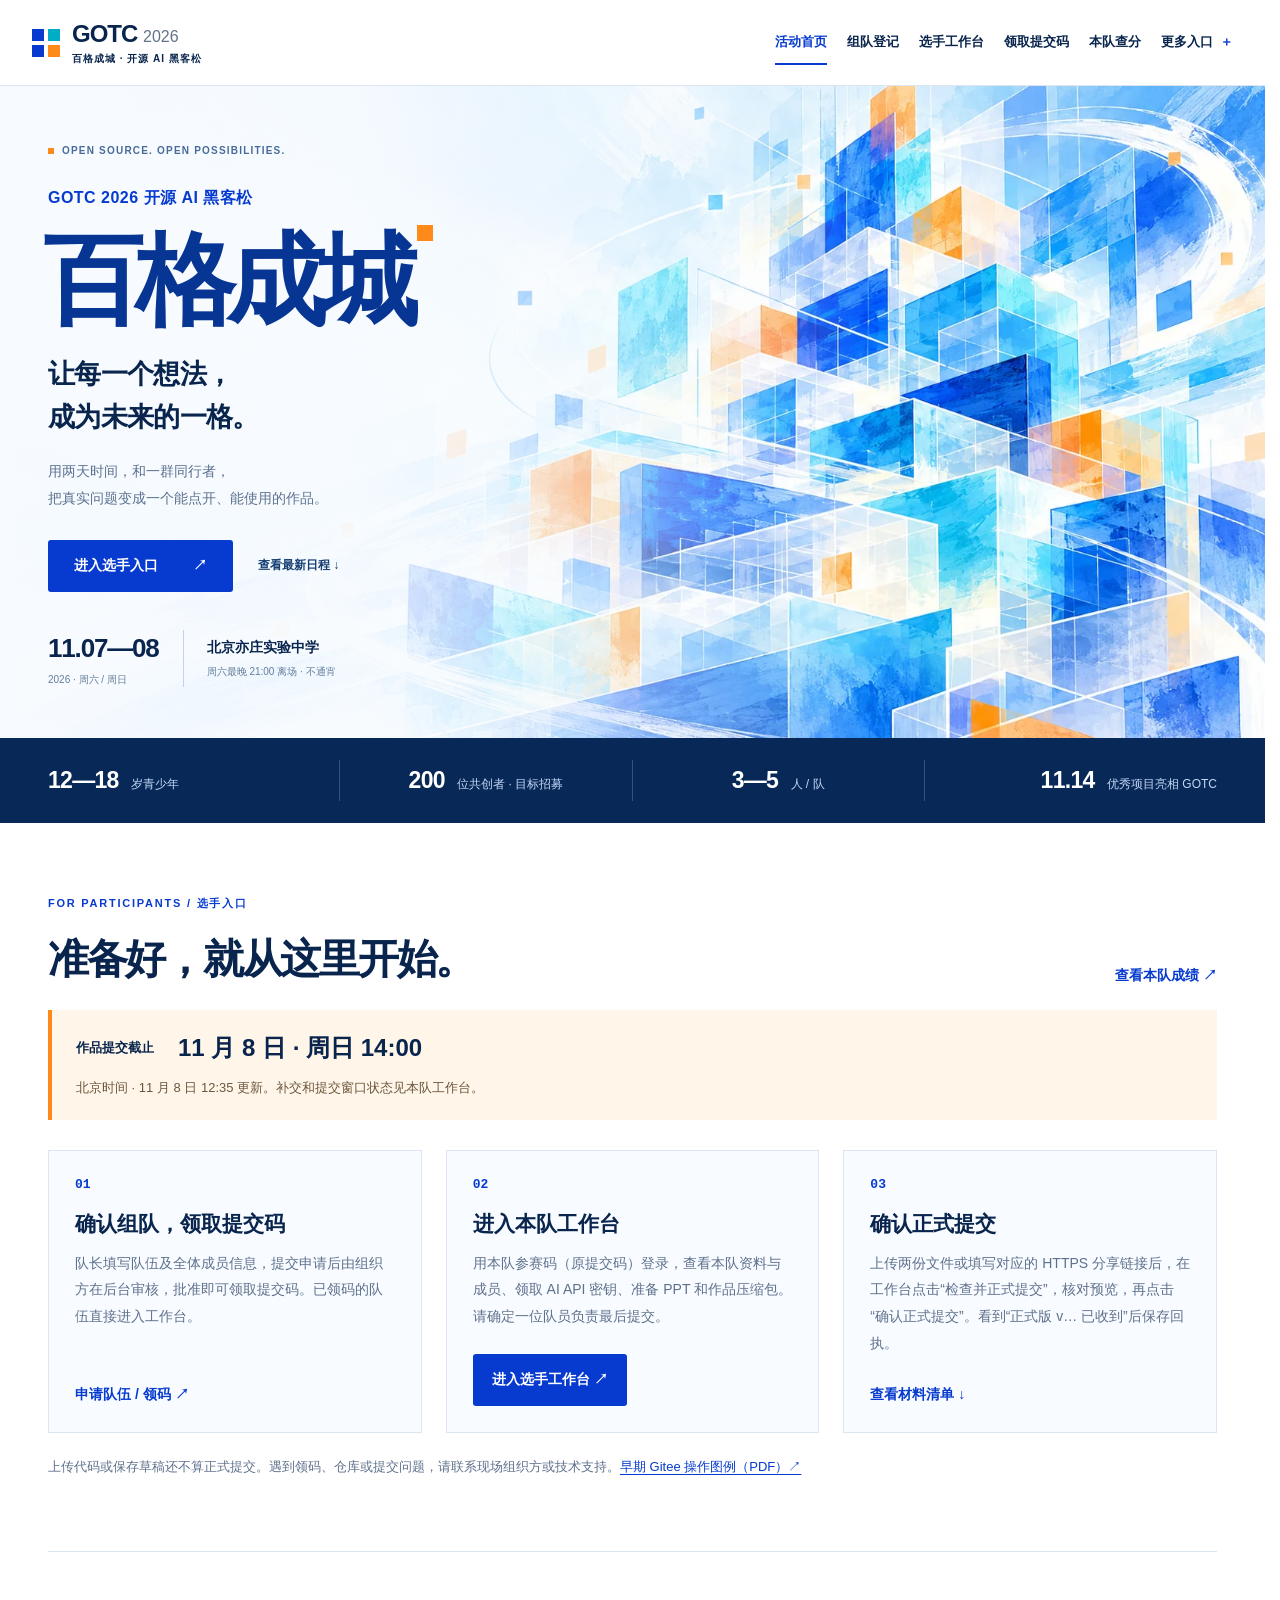
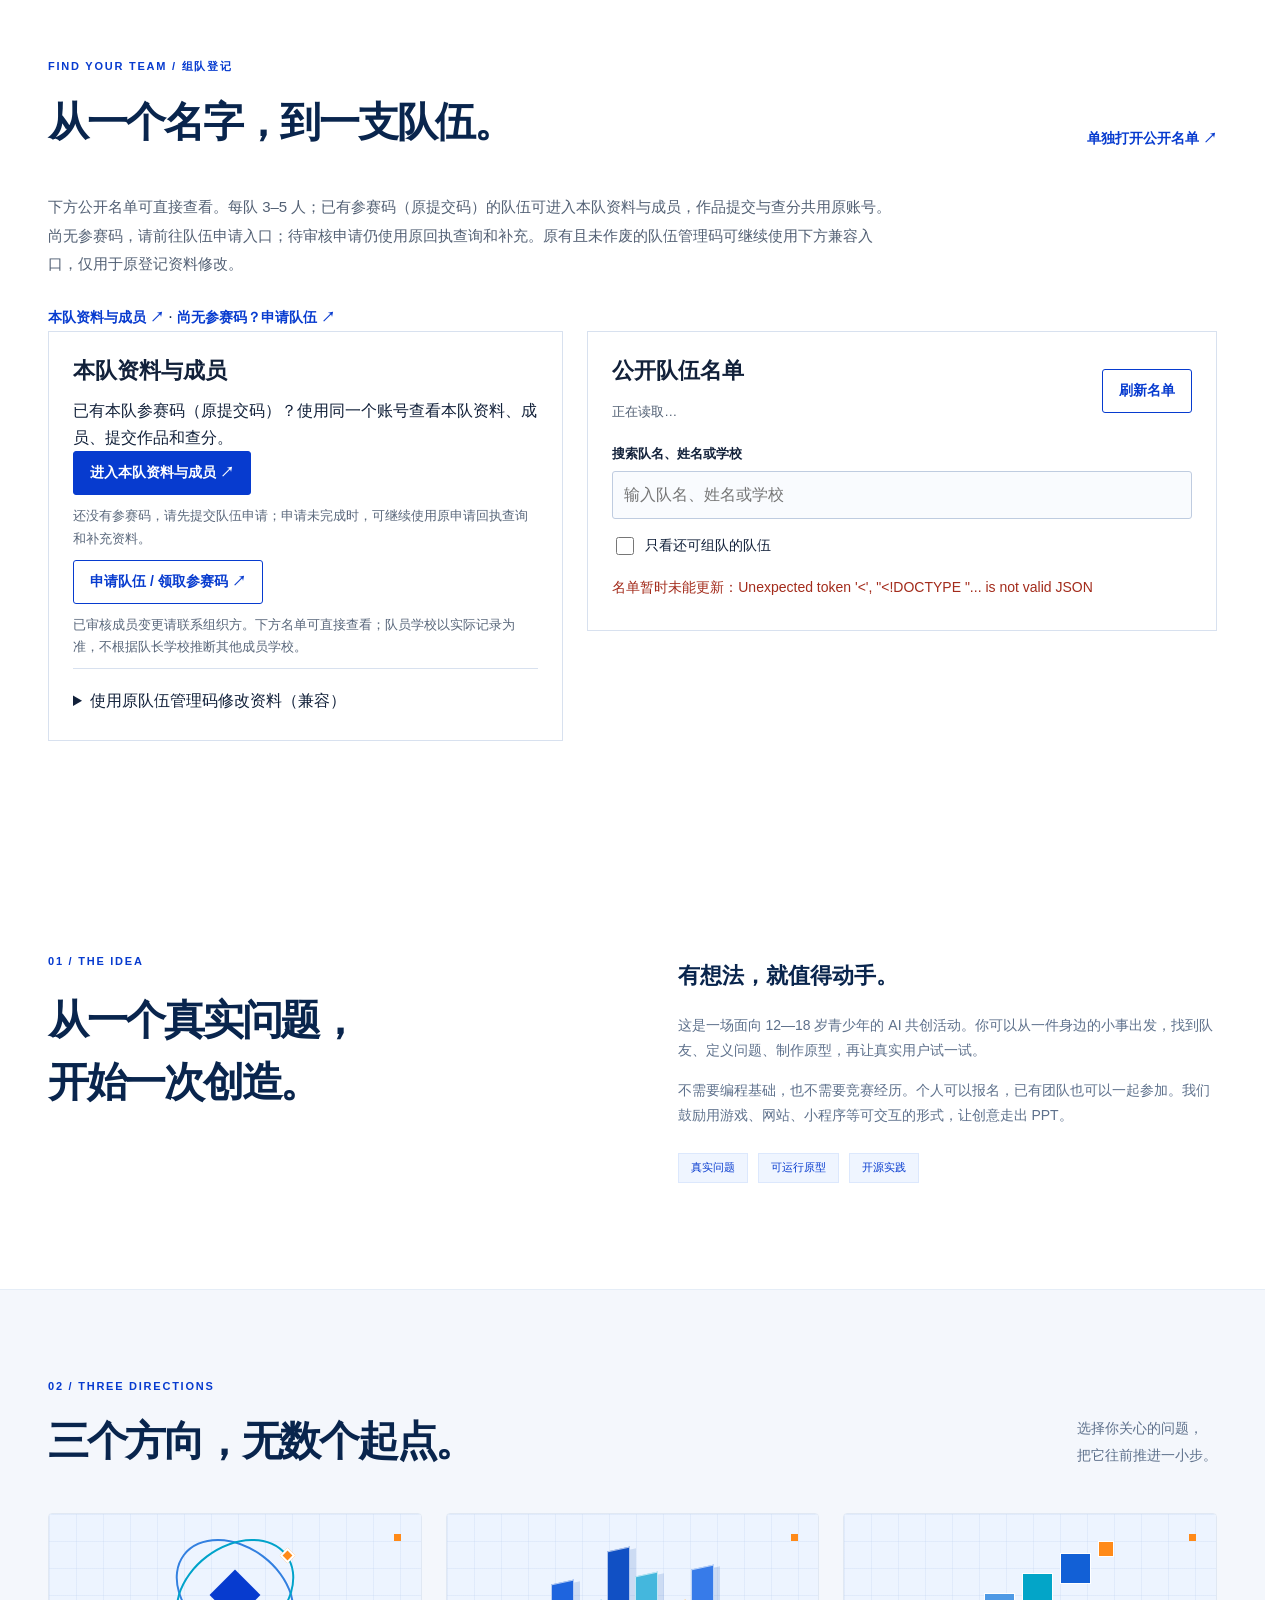
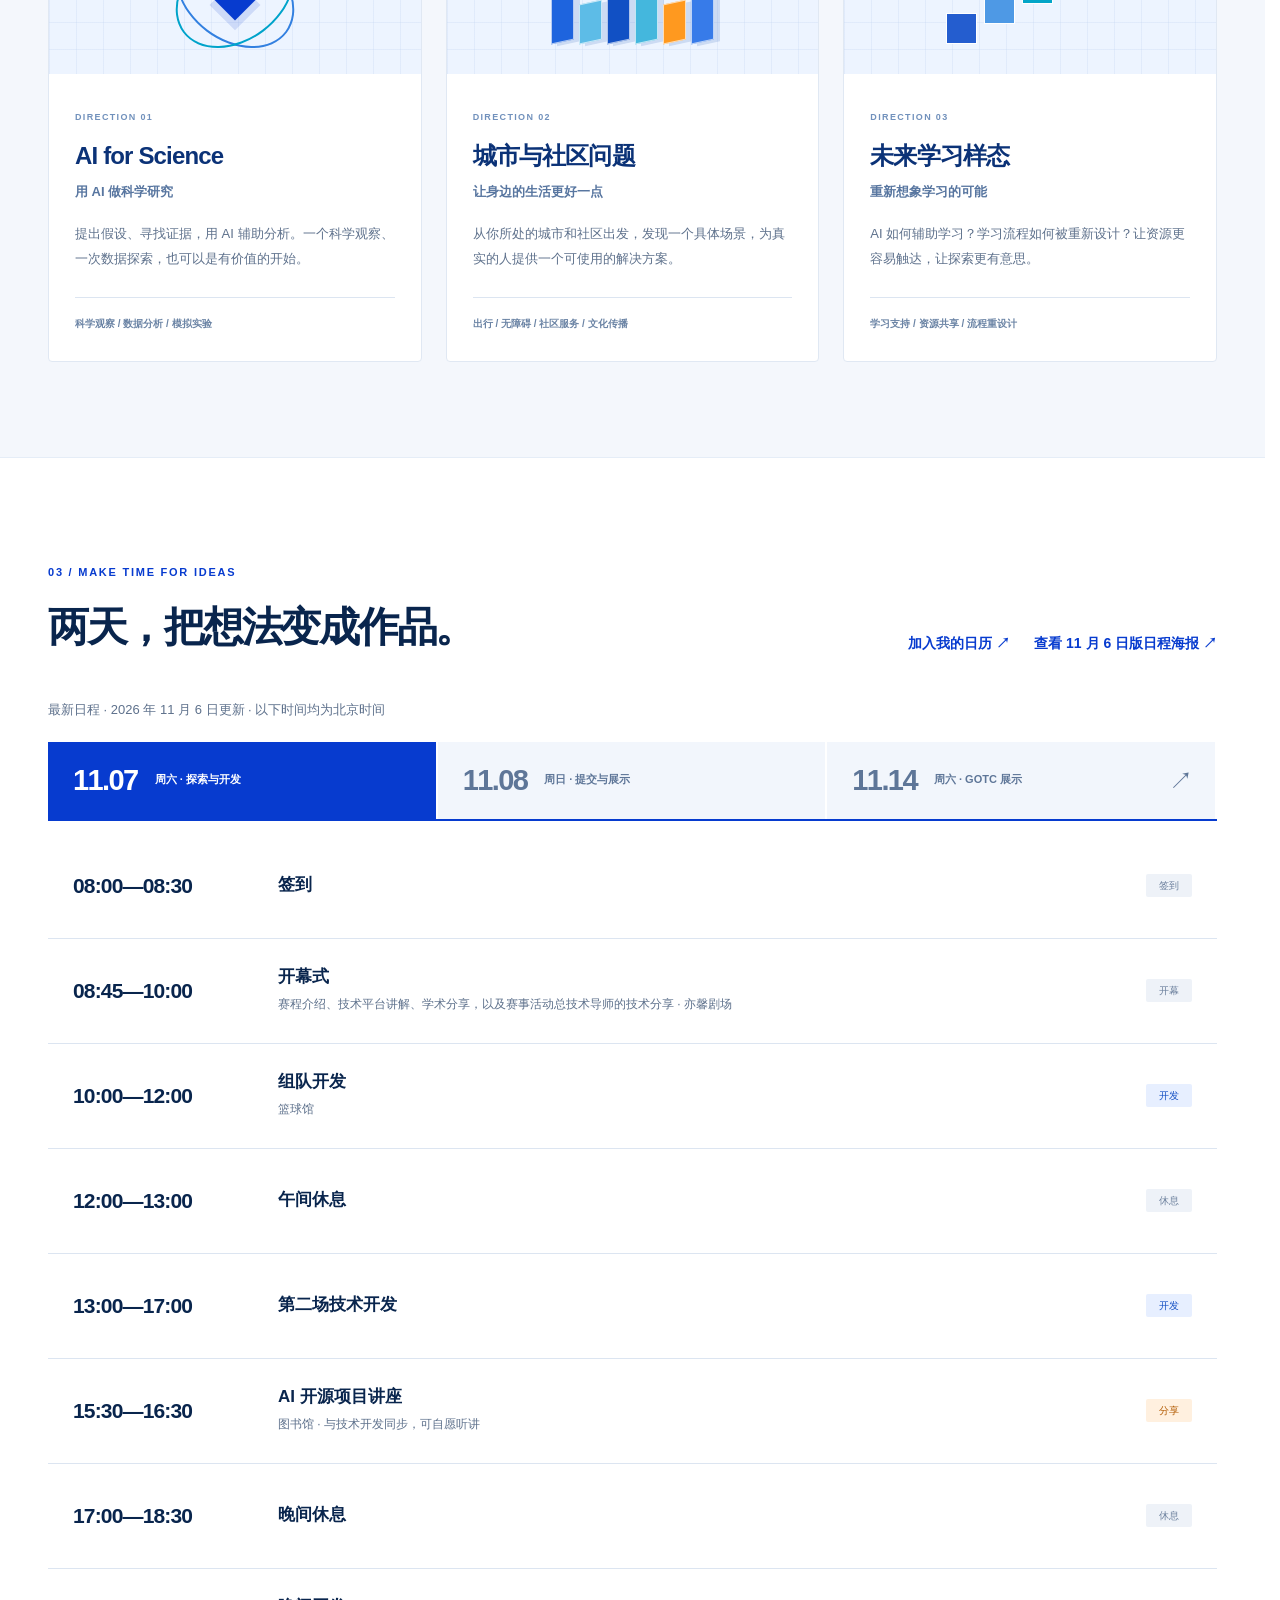
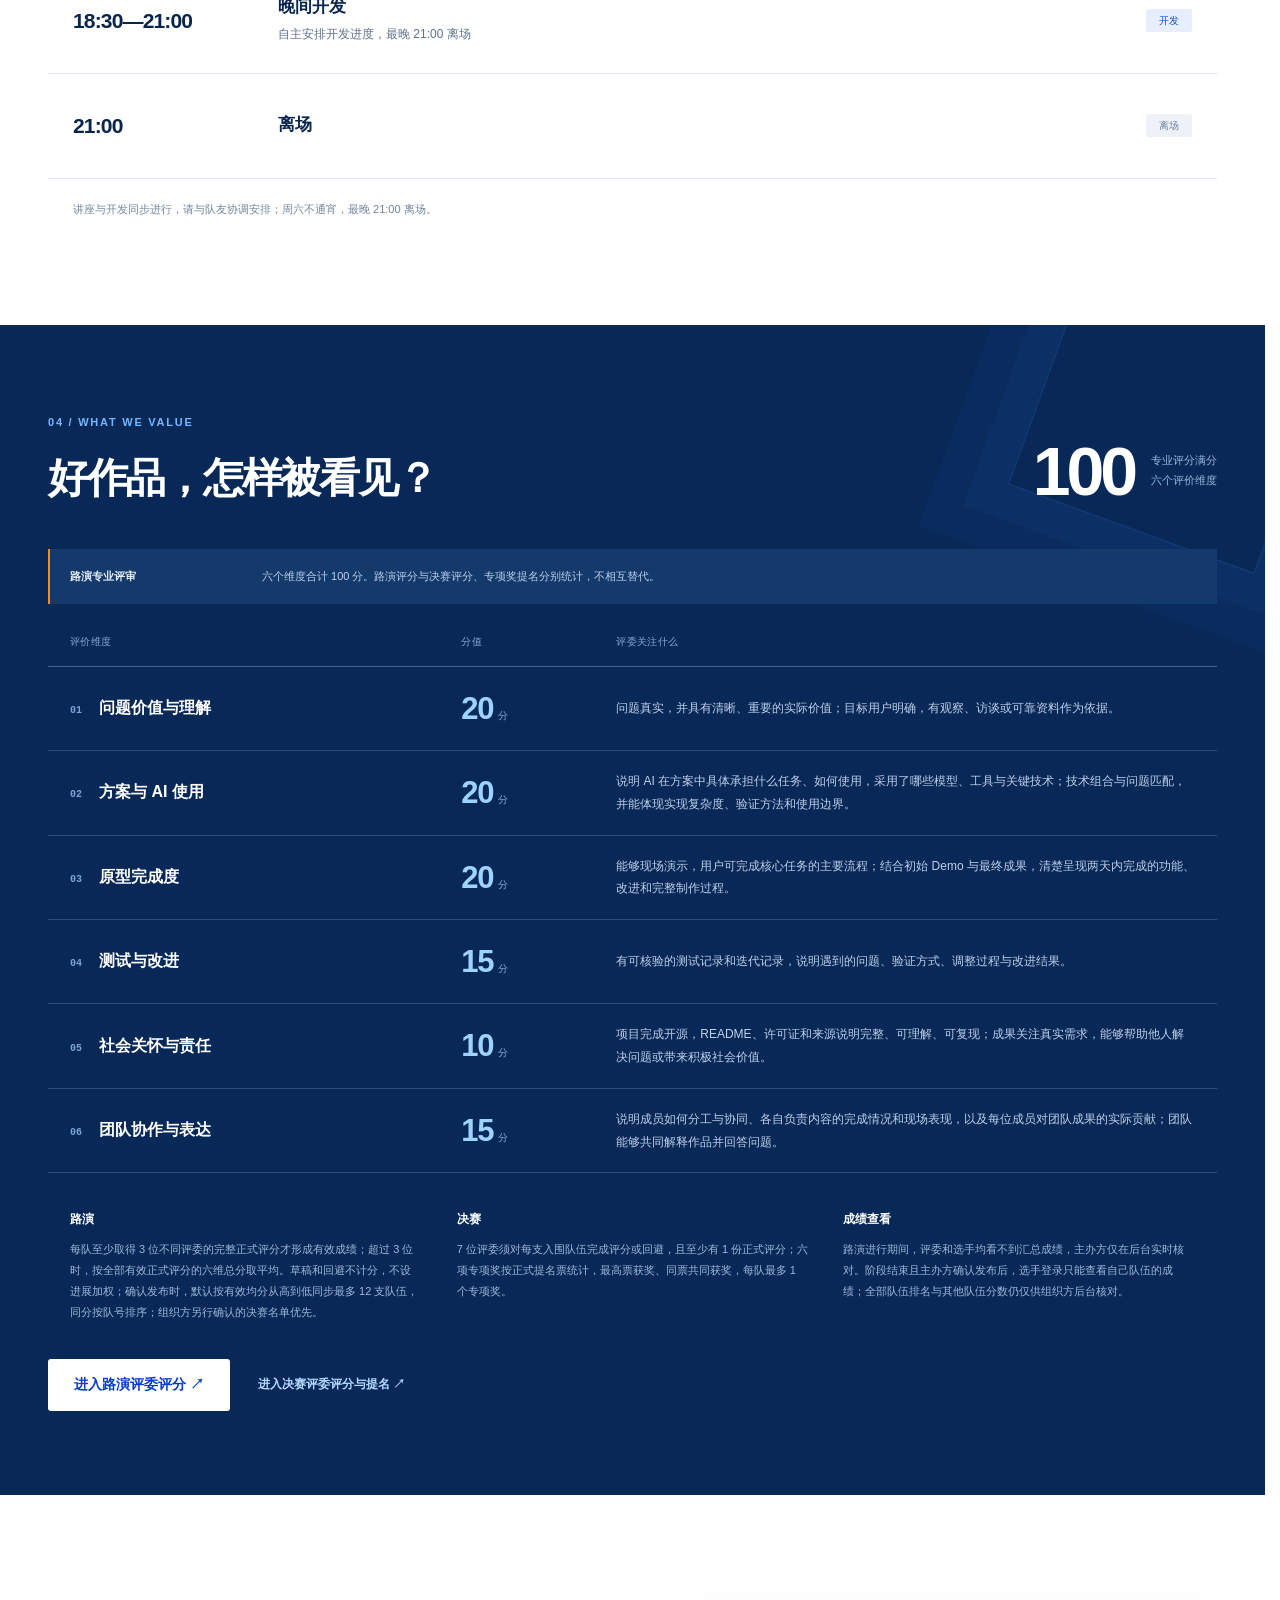
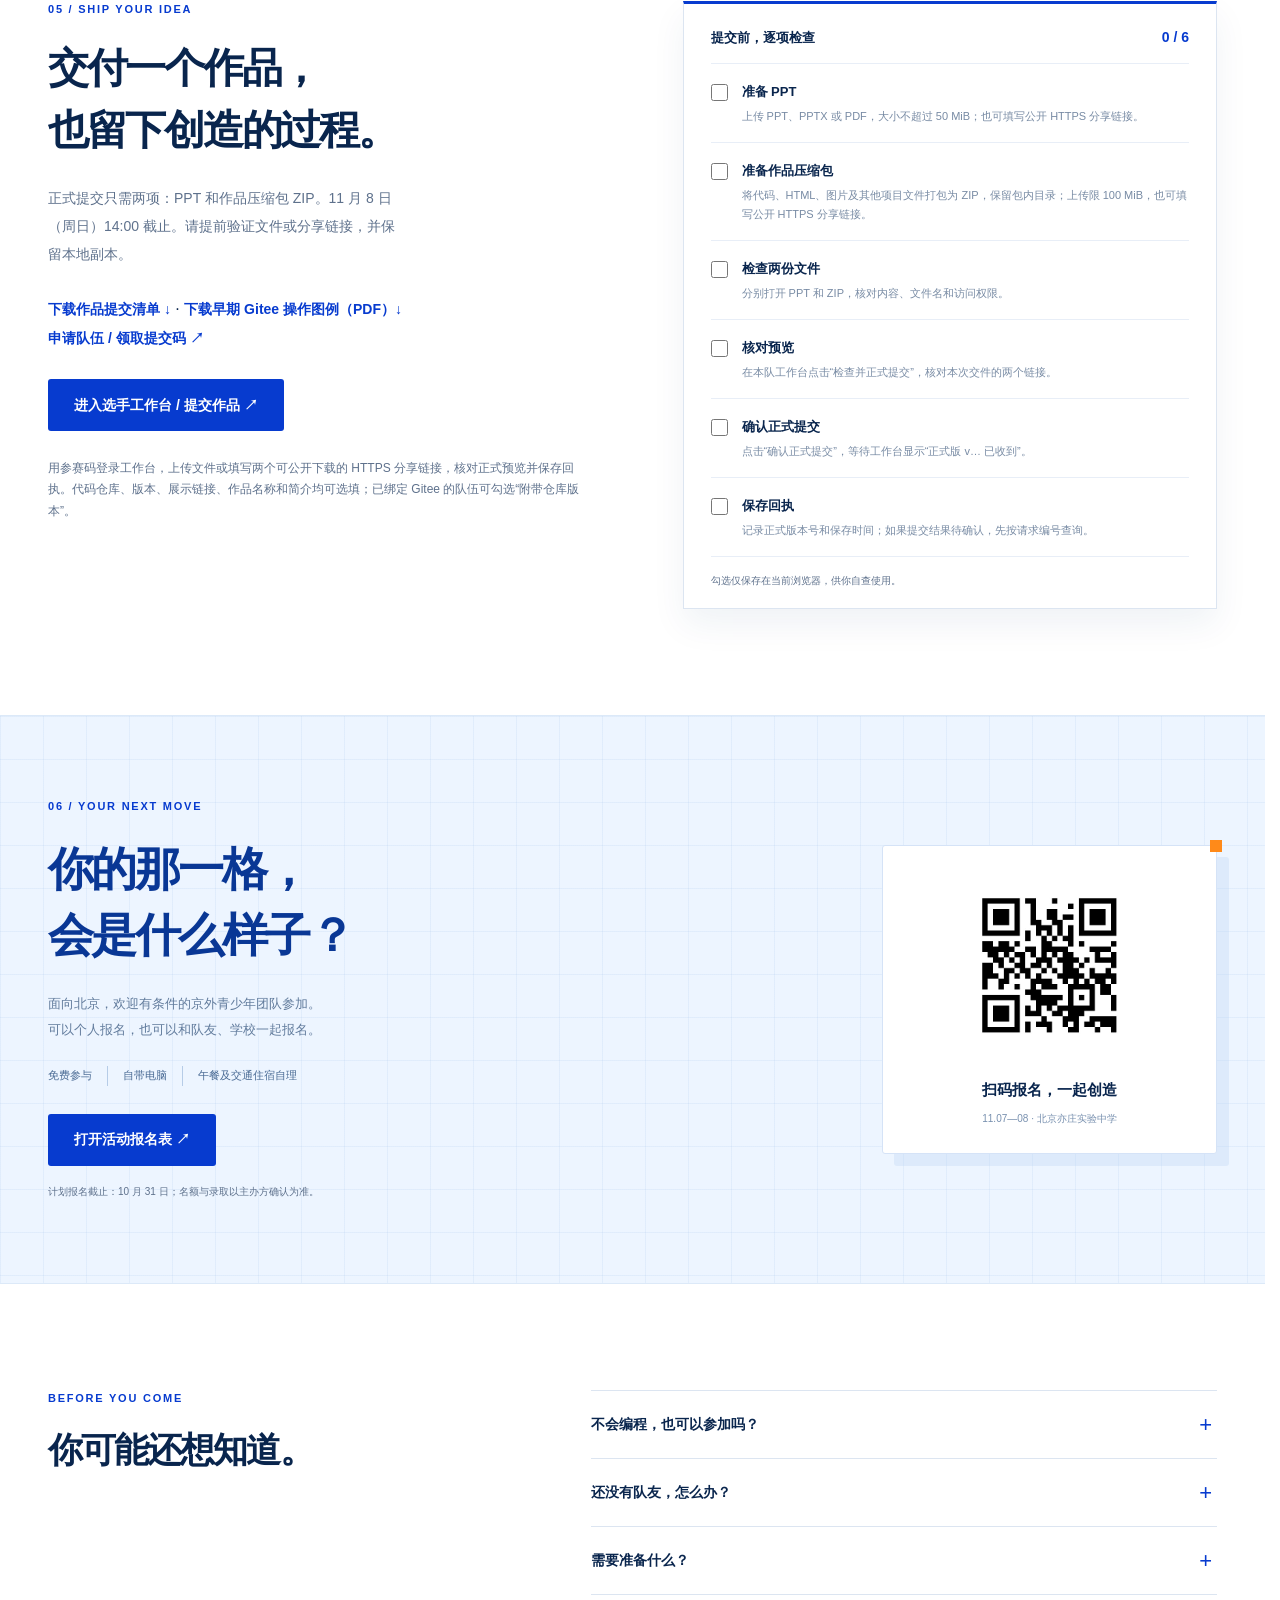
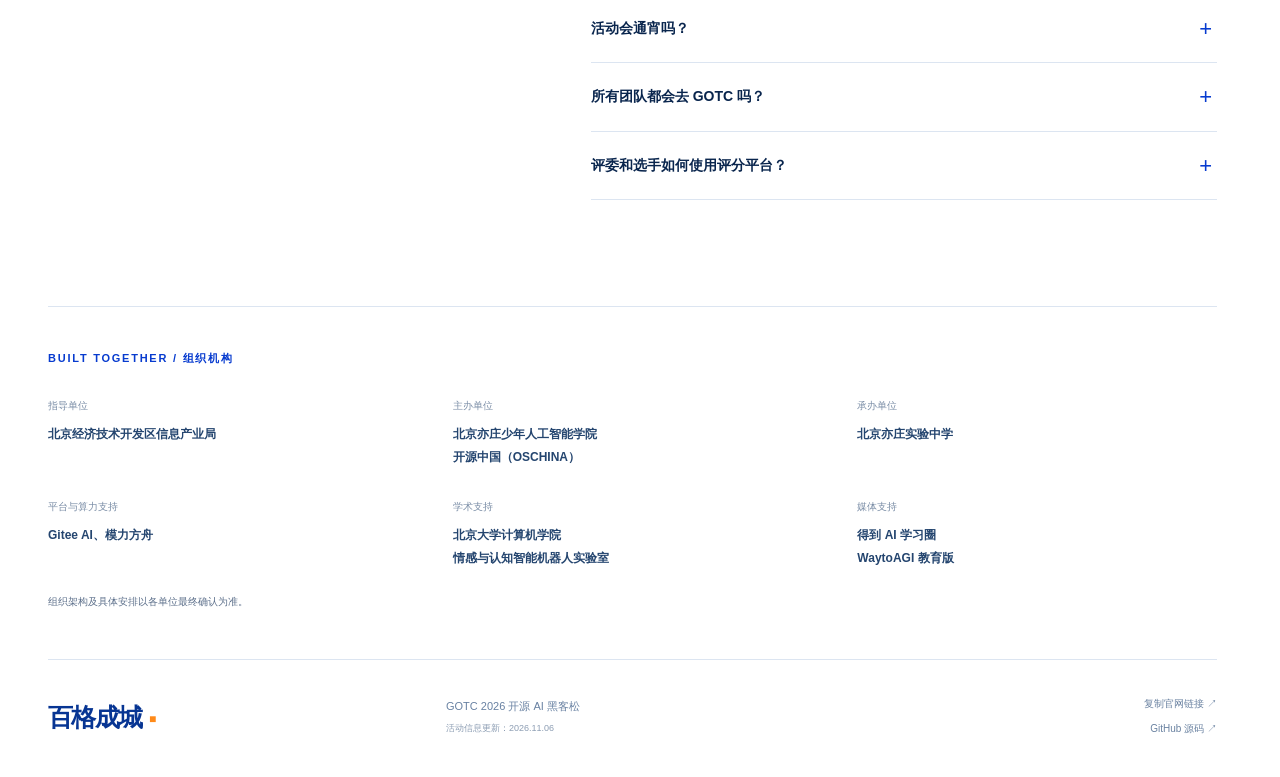
==== frontend/index.html @ 48015291 "Rebuild the event platform around separate frontend, backend and operations packages" ====
<!doctype html>
<html lang="zh-CN">
<head>
  <meta charset="utf-8">
  <meta name="viewport" content="width=device-width,initial-scale=1">
  <meta name="theme-color" content="#073bcf">
  <title>百格成城 · GOTC 2026 开源 AI 黑客松</title>
  <meta name="description" content="11月7—8日，北京亦庄实验中学。GOTC 2026 开源AI黑客松，面向12—18岁青少年，用两天时间把真实问题变成可交互、可演示、可开源的作品。查看日程、评分方案与本队成绩入口。">
  <meta property="og:title" content="百格成城 · GOTC 2026 开源 AI 黑客松">
  <meta property="og:description" content="让每一个想法，成为未来的一格。11月7—8日 · 北京亦庄实验中学">
  <meta property="og:type" content="website">
  <meta property="og:image" content="https://simonchenjh98.github.io/gotc-ai-hackathon-2026/assets/hero-city.webp">
  <link rel="icon" href="favicon.svg" type="image/svg+xml">
  <link rel="stylesheet" href="static/site/styles.css">
  <script src="static/site/header.js" defer></script>
  <script src="static/site/app.js" defer></script>
  <link rel="stylesheet" href="static/registration/registration.css">
  <script src="static/registration/directory.js" defer></script>
  <link rel="stylesheet" href="static/site/header.css">
</head>
<body>
  <a class="skip-link" href="#main">跳到主要内容</a>
  <header class="gotc-header" data-site-header data-page="home" data-platform-base="./"><a class="gotc-brand" href="index.html"><strong>GOTC 2026</strong></a><a href="platform.html#team">选手工作台 →</a></header>

  <main id="main">
    <section class="hero" aria-labelledby="hero-title">
      <div class="hero-art" aria-hidden="true"><img src="assets/hero-city.webp" alt="" fetchpriority="high" width="1672" height="941"></div>
      <div class="hero-inner wrap">
        <p class="eyebrow"><span class="tiny-square"></span> OPEN SOURCE. OPEN POSSIBILITIES.</p>
        <p class="hero-kicker">GOTC 2026 开源 AI 黑客松</p>
        <h1 id="hero-title">百格成城<span class="title-square">.</span></h1>
        <p class="hero-motto">让每一个想法，<br>成为未来的一格。</p>
        <p class="hero-description">用两天时间，和一群同行者，<br>把真实问题变成一个能点开、能使用的作品。</p>
        <div class="hero-actions"><a class="button primary" href="#participants">进入选手入口 <span>↗</span></a><a class="text-link" href="#schedule">查看最新日程 ↓</a></div>
        <div class="hero-location"><span class="date-block"><b>11.07—08</b><small>2026 · 周六 / 周日</small></span><span class="location-block"><b>北京亦庄实验中学</b><small>周六最晚 21:00 离场 · 不通宵</small></span></div>
      </div>
    </section>

    <div class="event-strip"><div class="wrap"><span><b>12—18</b> 岁青少年</span><span><b>200</b> 位共创者 · 目标招募</span><span><b>3—5</b> 人 / 队</span><span><b>11.14</b> 优秀项目亮相 GOTC</span></div></div>

    <section class="section wrap participant-section" id="participants" aria-labelledby="participant-title">
      <div class="section-heading"><div><p class="eyebrow">FOR PARTICIPANTS / 选手入口</p><h2 id="participant-title">准备好，就从这里开始。</h2></div><a class="text-link" href="platform.html#team-score">查看本队成绩 ↗</a></div>
      <div class="submission-deadline"><span>作品提交截止</span><strong><time datetime="2026-11-08T14:00:00+08:00">11 月 8 日 · 周日 14:00</time></strong><small>北京时间 · 11 月 8 日 12:35 更新。补交和提交窗口状态见本队工作台。</small></div>
      <ol class="participant-steps">
        <li><span class="step-number" aria-hidden="true">01</span><h3>确认组队，领取提交码</h3><p>队长填写队伍及全体成员信息，提交申请后由组织方在后台审核，批准即可领取提交码。已领码的队伍直接进入工作台。</p><a class="text-link" href="platform.html#claim">申请队伍 / 领码 ↗</a></li>
        <li><span class="step-number" aria-hidden="true">02</span><h3>进入本队工作台</h3><p>用本队参赛码（原提交码）登录，查看本队资料与成员、领取 AI API 密钥、准备 PPT 和作品压缩包。请确定一位队员负责最后提交。</p><a class="button primary" href="platform.html#team">进入选手工作台 ↗</a></li>
        <li><span class="step-number" aria-hidden="true">03</span><h3>确认正式提交</h3><p>上传两份文件或填写对应的 HTTPS 分享链接后，在工作台点击“检查并正式提交”，核对预览，再点击“确认正式提交”。看到“正式版 v… 已收到”后保存回执。</p><a class="text-link" href="#submission">查看材料清单 ↓</a></li>
      </ol>
      <p class="participant-help">上传代码或保存草稿还不算正式提交。遇到领码、仓库或提交问题，请联系现场组织方或技术支持。<a href="downloads/gotc-gitee-submission-guide.pdf" target="_blank" rel="noopener noreferrer">早期 Gitee 操作图例（PDF）↗</a></p>
    </section>

    <section class="section wrap" id="teams" aria-labelledby="registration-title">
      <div class="section-heading"><div><p class="eyebrow">FIND YOUR TEAM / 组队登记</p><h2 id="registration-title">从一个名字，到一支队伍。</h2></div><a class="text-link" href="teams.html">单独打开公开名单 ↗</a></div>
      <p class="registration-intro">下方公开名单可直接查看。每队 3–5 人；已有参赛码（原提交码）的队伍可进入本队资料与成员，作品提交与查分共用原账号。尚无参赛码，请前往队伍申请入口；待审核申请仍使用原回执查询和补充。原有且未作废的队伍管理码可继续使用下方兼容入口，仅用于原登记资料修改。</p>
      <p><a class="text-link" href="platform.html#team-profile">本队资料与成员 ↗</a> · <a class="text-link" href="platform.html#claim">尚无参赛码？申请队伍 ↗</a></p>
      <div data-team-registration data-api="api/registration"><p>正在读取队伍名单…</p></div>
      <noscript><a href="teams.html">打开组队登记（需要 JavaScript）</a></noscript>
    </section>

    <section class="section wrap about" id="about">
      <div class="section-intro"><p class="eyebrow">01 / THE IDEA</p><h2>从一个真实问题，<br>开始一次创造。</h2></div>
      <div class="about-copy"><p class="lead">有想法，就值得动手。</p><p>这是一场面向 12—18 岁青少年的 AI 共创活动。你可以从一件身边的小事出发，找到队友、定义问题、制作原型，再让真实用户试一试。</p><p>不需要编程基础，也不需要竞赛经历。个人可以报名，已有团队也可以一起参加。我们鼓励用游戏、网站、小程序等可交互的形式，让创意走出 PPT。</p><div class="inline-tags"><span>真实问题</span><span>可运行原型</span><span>开源实践</span></div></div>
    </section>

    <section class="tracks-section" id="tracks"><div class="wrap">
      <div class="section-heading"><div><p class="eyebrow">02 / THREE DIRECTIONS</p><h2>三个方向，无数个起点。</h2></div><p>选择你关心的问题，<br>把它往前推进一小步。</p></div>
      <div class="track-grid">
        <article class="track"><div class="track-visual science" aria-hidden="true"><span class="orbit"></span><span class="orbit two"></span><span class="nucleus"></span><i class="track-pixel"></i></div><span class="track-number">DIRECTION 01</span><h3>AI for Science</h3><p class="track-subtitle">用 AI 做科学研究</p><p>提出假设、寻找证据，用 AI 辅助分析。一个科学观察、一次数据探索，也可以是有价值的开始。</p><div class="track-topics">科学观察 / 数据分析 / 模拟实验</div></article>
        <article class="track"><div class="track-visual city" aria-hidden="true"><i></i><i></i><i></i><i></i><i></i><i></i></div><span class="track-number">DIRECTION 02</span><h3>城市与社区问题</h3><p class="track-subtitle">让身边的生活更好一点</p><p>从你所处的城市和社区出发，发现一个具体场景，为真实的人提供一个可使用的解决方案。</p><div class="track-topics">出行 / 无障碍 / 社区服务 / 文化传播</div></article>
        <article class="track"><div class="track-visual learning" aria-hidden="true"><i></i><i></i><i></i><i></i><i></i></div><span class="track-number">DIRECTION 03</span><h3>未来学习样态</h3><p class="track-subtitle">重新想象学习的可能</p><p>AI 如何辅助学习？学习流程如何被重新设计？让资源更容易触达，让探索更有意思。</p><div class="track-topics">学习支持 / 资源共享 / 流程重设计</div></article>
      </div>
    </div></section>

    <section class="section wrap" id="schedule">
      <div class="section-heading"><div><p class="eyebrow">03 / MAKE TIME FOR IDEAS</p><h2>两天，把想法变成作品。</h2></div><div class="schedule-actions"><a class="text-link" href="downloads/gotc-hackathon.ics" download>加入我的日历 ↗</a><a class="text-link" href="assets/schedule-20261106.jpg" target="_blank" rel="noopener noreferrer">查看 11 月 6 日版日程海报 ↗</a></div></div>
      <p class="schedule-update">最新日程 · 2026 年 11 月 6 日更新 · 以下时间均为北京时间</p>
      <div class="schedule-tabs" aria-label="选择活动日期"><button id="tab-day1" data-day="day1" class="active"><strong>11.07</strong><span>周六 · 探索与开发</span></button><button id="tab-day2" data-day="day2"><strong>11.08</strong><span>周日 · 提交与展示</span></button><button id="tab-gotc" data-day="gotc"><strong>11.14</strong><span>周六 · GOTC 展示</span><span class="tab-arrow">↗</span></button></div>
      <div class="schedule-panel" id="day1" aria-labelledby="tab-day1"><h3 class="sr-only">11月7日活动日程</h3>
        <div class="schedule-row"><time>08:00—08:30</time><div><h4>签到</h4></div><span class="event-tag ">签到</span></div>
        <div class="schedule-row"><time>08:45—10:00</time><div><h4>开幕式</h4><p>赛程介绍、技术平台讲解、学术分享，以及赛事活动总技术导师的技术分享 · 亦馨剧场</p></div><span class="event-tag ">开幕</span></div>
        <div class="schedule-row"><time>10:00—12:00</time><div><h4>组队开发</h4><p>篮球馆</p></div><span class="event-tag blue">开发</span></div>
        <div class="schedule-row"><time>12:00—13:00</time><div><h4>午间休息</h4></div><span class="event-tag ">休息</span></div>
        <div class="schedule-row"><time>13:00—17:00</time><div><h4>第二场技术开发</h4></div><span class="event-tag blue">开发</span></div>
        <div class="schedule-row"><time>15:30—16:30</time><div><h4>AI 开源项目讲座</h4><p>图书馆 · 与技术开发同步，可自愿听讲</p></div><span class="event-tag orange">分享</span></div>
        <div class="schedule-row"><time>17:00—18:30</time><div><h4>晚间休息</h4></div><span class="event-tag ">休息</span></div>
        <div class="schedule-row"><time>18:30—21:00</time><div><h4>晚间开发</h4><p>自主安排开发进度，最晚 21:00 离场</p></div><span class="event-tag blue">开发</span></div>
        <div class="schedule-row"><time>21:00</time><div><h4>离场</h4></div><span class="event-tag ">离场</span></div>
        <p class="schedule-note">讲座与开发同步进行，请与队友协调安排；周六不通宵，最晚 21:00 离场。</p></div>
      <div class="schedule-panel" id="day2" aria-labelledby="tab-day2"><h3 class="sr-only">11月8日活动日程</h3>
        <div class="schedule-row"><time>08:00</time><div><h4>现场开放开发</h4></div><span class="event-tag blue">开发</span></div>
        <div class="schedule-row"><time>09:30—10:30</time><div><h4>AI 开源项目经验分享</h4><p>图书馆 · 与技术开发同步，可自愿听讲</p></div><span class="event-tag orange">分享</span></div>
        <div class="schedule-row deadline-row"><time>12:30—14:00</time><div><h4>项目提交</h4><p>14:00 截止提交项目（北京时间）；请完成正式确认并保存回执</p></div><span class="event-tag orange">截止</span></div>
        <div class="schedule-row"><time>13:00—14:00</time><div><h4>AI 研究与实践项目分享</h4><p>4 个正在进行的项目 · 图书馆</p></div><span class="event-tag orange">分享</span></div>
        <div class="schedule-row"><time>14:00—15:30</time><div><h4>路演时间</h4></div><span class="event-tag blue">路演</span></div>
        <div class="schedule-row"><time>16:00—17:00</time><div><h4>决赛展示</h4></div><span class="event-tag blue">展示</span></div>
        <div class="schedule-row"><time>17:15—17:45</time><div><h4>现场颁奖</h4></div><span class="event-tag orange">颁奖</span></div>
        <div class="schedule-row"><time>17:45—18:00</time><div><h4>合影留念、领取证书</h4></div><span class="event-tag ">合影</span></div>
        <div class="schedule-row"><time>18:00</time><div><h4>离场，活动结束</h4></div><span class="event-tag ">离场</span></div>
        <p class="schedule-note">项目提交于 14:00 截止。请按现场分组和顺序候场，提前调试设备。</p></div>
      <div class="schedule-panel" id="gotc" aria-labelledby="tab-gotc"><h3 class="sr-only">11月14日GOTC展示安排</h3><div class="gotc-callout"><span class="eyebrow">THE NEXT STAGE / 11.14 PM</span><h3>从黑客松，走向开源社区。</h3><p>优秀项目有机会入选 GOTC 青少年开发者专场，与开发者、企业和社区交流，并参与“优秀青少年开源 AI 创新奖”评选。</p></div><div class="schedule-row"><time>11.09—13</time><div><h4>打磨与彩排</h4><p>稳定性修复、README 与许可证补充、展示材料完善和线上彩排</p></div></div><div class="schedule-row"><time>11.14 下午</time><div><h4>GOTC 项目展示</h4><p>项目布展、展位交流、短路演、评审复核与交流</p></div><span class="event-tag orange">GOTC</span></div><p class="schedule-note">本专场为方案安排。详细时间、展位容量与 GOTC 具体会场以主办方后续通知为准；入选兼顾项目质量、开源准备和代表性。</p></div>
    </section>

    <section class="judging-section" id="judging"><div class="wrap">
      <div class="section-heading"><div><p class="eyebrow">04 / WHAT WE VALUE</p><h2>好作品，怎样被看见？</h2></div><div class="score-total"><strong>100</strong><span>专业评分满分<br>六个评价维度</span></div></div>
      <p class="rules-notice"><strong>路演专业评审</strong> 六个维度合计 100 分。路演评分与决赛评分、专项奖提名分别统计，不相互替代。</p>
      <div class="score-table" role="table" aria-label="路演六维评分方案"><div class="score-table-head" role="row"><span role="columnheader">评价维度</span><span role="columnheader">分值</span><span role="columnheader">评委关注什么</span></div>
        <div class="score-row" role="row"><h3 role="cell"><span>01</span>问题价值与理解</h3><strong role="cell">20<small>分</small></strong><p role="cell">问题真实，并具有清晰、重要的实际价值；目标用户明确，有观察、访谈或可靠资料作为依据。</p></div>
        <div class="score-row" role="row"><h3 role="cell"><span>02</span>方案与 AI 使用</h3><strong role="cell">20<small>分</small></strong><p role="cell">说明 AI 在方案中具体承担什么任务、如何使用，采用了哪些模型、工具与关键技术；技术组合与问题匹配，并能体现实现复杂度、验证方法和使用边界。</p></div>
        <div class="score-row" role="row"><h3 role="cell"><span>03</span>原型完成度</h3><strong role="cell">20<small>分</small></strong><p role="cell">能够现场演示，用户可完成核心任务的主要流程；结合初始 Demo 与最终成果，清楚呈现两天内完成的功能、改进和完整制作过程。</p></div>
        <div class="score-row" role="row"><h3 role="cell"><span>04</span>测试与改进</h3><strong role="cell">15<small>分</small></strong><p role="cell">有可核验的测试记录和迭代记录，说明遇到的问题、验证方式、调整过程与改进结果。</p></div>
        <div class="score-row" role="row"><h3 role="cell"><span>05</span>社会关怀与责任</h3><strong role="cell">10<small>分</small></strong><p role="cell">项目完成开源，README、许可证和来源说明完整、可理解、可复现；成果关注真实需求，能够帮助他人解决问题或带来积极社会价值。</p></div>
        <div class="score-row" role="row"><h3 role="cell"><span>06</span>团队协作与表达</h3><strong role="cell">15<small>分</small></strong><p role="cell">说明成员如何分工与协同、各自负责内容的完成情况和现场表现，以及每位成员对团队成果的实际贡献；团队能够共同解释作品并回答问题。</p></div>
      </div>
      <div class="judging-notes"><p><strong>路演</strong>每队至少取得 3 位不同评委的完整正式评分才形成有效成绩；超过 3 位时，按全部有效正式评分的六维总分取平均。草稿和回避不计分，不设进展加权；确认发布时，默认按有效均分从高到低同步最多 12 支队伍，同分按队号排序；组织方另行确认的决赛名单优先。</p><p><strong>决赛</strong>7 位评委须对每支入围队伍完成评分或回避，且至少有 1 份正式评分；六项专项奖按正式提名票统计，最高票获奖、同票共同获奖，每队最多 1 个专项奖。</p><p><strong>成绩查看</strong>路演进行期间，评委和选手均看不到汇总成绩，主办方仅在后台实时核对。阶段结束且主办方确认发布后，选手登录只能查看自己队伍的成绩；全部队伍排名与其他队伍分数仍仅供组织方后台核对。</p></div>
      <div class="section-bottom"><a class="button primary" href="platform.html#judge-roadshow">进入路演评委评分 ↗</a><a class="text-link" href="platform.html#judge-finals">进入决赛评委评分与提名 ↗</a></div>
    </div></section>

    <section class="section wrap submission-section" id="submission"><div class="submission-copy"><p class="eyebrow">05 / SHIP YOUR IDEA</p><h2>交付一个作品，<br>也留下创造的过程。</h2><p>正式提交只需两项：PPT 和作品压缩包 ZIP。11 月 8 日（周日）14:00 截止。请提前验证文件或分享链接，并保留本地副本。</p><a class="text-link" href="downloads/submission-checklist.txt" download>下载作品提交清单 ↓</a> · <a class="text-link" href="downloads/gotc-gitee-submission-guide.pdf" download>下载早期 Gitee 操作图例（PDF）↓</a><p><a class="text-link" href="platform.html#claim">申请队伍 / 领取提交码 ↗</a></p><p><a class="button primary" href="platform.html#team">进入选手工作台 / 提交作品 ↗</a></p><p class="small-note">用参赛码登录工作台，上传文件或填写两个可公开下载的 HTTPS 分享链接，核对正式预览并保存回执。代码仓库、版本、展示链接、作品名称和简介均可选填；已绑定 Gitee 的队伍可勾选“附带仓库版本”。</p></div><div class="checklist" aria-label="作品提交自查清单"><p class="checklist-heading">提交前，逐项检查 <span id="check-count">0 / 6</span></p><label><input type="checkbox" data-check="slides"><span><strong>准备 PPT</strong><small>上传 PPT、PPTX 或 PDF，大小不超过 50 MiB；也可填写公开 HTTPS 分享链接。</small></span></label><label><input type="checkbox" data-check="zip"><span><strong>准备作品压缩包</strong><small>将代码、HTML、图片及其他项目文件打包为 ZIP，保留包内目录；上传限 100 MiB，也可填写公开 HTTPS 分享链接。</small></span></label><label><input type="checkbox" data-check="open"><span><strong>检查两份文件</strong><small>分别打开 PPT 和 ZIP，核对内容、文件名和访问权限。</small></span></label><label><input type="checkbox" data-check="preview"><span><strong>核对预览</strong><small>在本队工作台点击“检查并正式提交”，核对本次交件的两个链接。</small></span></label><label><input type="checkbox" data-check="formal"><span><strong>确认正式提交</strong><small>点击“确认正式提交”，等待工作台显示“正式版 v… 已收到”。</small></span></label><label><input type="checkbox" data-check="receipt"><span><strong>保存回执</strong><small>记录正式版本号和保存时间；如果提交结果待确认，先按请求编号查询。</small></span></label><p class="small-note">勾选仅保存在当前浏览器，供你自查使用。</p></div></section>

    <section class="join-section" id="join"><div class="wrap join-grid"><div><p class="eyebrow">06 / YOUR NEXT MOVE</p><h2>你的那一格，<br>会是什么样子？</h2><p>面向北京，欢迎有条件的京外青少年团队参加。<br>可以个人报名，也可以和队友、学校一起报名。</p><div class="join-facts"><span>免费参与</span><span>自带电脑</span><span>午餐及交通住宿自理</span></div><a class="button primary" href="https://v.wjx.cn/vm/waliBci.aspx" target="_blank" rel="noopener noreferrer">打开活动报名表 ↗</a><p class="small-note">计划报名截止：10 月 31 日；名额与录取以主办方确认为准。</p></div><div class="qr-card"><img src="assets/registration-qr.jpg" width="220" height="220" alt="活动报名二维码，也可点击左侧按钮打开同一报名表" loading="lazy"><strong>扫码报名，一起创造</strong><span>11.07—08 · 北京亦庄实验中学</span></div></div></section>

    <section class="section wrap faq-section"><div><p class="eyebrow">BEFORE YOU COME</p><h2>你可能还想知道。</h2></div><div class="faq-list"><details><summary>不会编程，也可以参加吗？</summary><p>可以。活动不要求编程基础或竞赛经历。你可以参与问题研究、交互设计、AI 工具使用、用户测试与展示，和队友共同完成原型。</p></details><details><summary>还没有队友，怎么办？</summary><p>可以个人报名，现场会协助组队。每队 3—5 人，也欢迎以团队或学校为单位报名。</p></details><details><summary>需要准备什么？</summary><p>自带电脑与充电器，提前整理你关心的问题和可使用的公开资料。活动提供导师指导及模型 API、算力等支持，具体接入方式现场说明。午餐、交通及住宿自行安排。</p></details><details><summary>活动会通宵吗？</summary><p>不会。周六安排晚间开发，最晚 21:00 离场；周日 18:00 活动结束。未成年人须履行监护人知情同意及签到签退要求，京外团队建议由学校或机构组织并安排成人领队。</p></details><details><summary>所有团队都会去 GOTC 吗？</summary><p>黑客松优秀项目与公开征集项目共同参加遴选。入选项目应能稳定演示，完成开源与来源说明，并由青少年承担主要创作和讲解任务。具体名额与会场安排另行通知。</p></details><details><summary>评委和选手如何使用评分平台？</summary><p>路演评委使用名单中的真实姓名验证登录，决赛评委选择自己的姓名或席位。评分可保存草稿、正式提交、修改或回避；专项奖提名单独提交。选手可用本队参赛码查看自己队伍已发布的成绩，但不能查看全队排名或其他队伍分数。</p></details></div></section>

    <section class="organizers wrap"><p class="eyebrow">BUILT TOGETHER / 组织机构</p><dl><div><dt>指导单位</dt><dd>北京经济技术开发区信息产业局</dd></div><div><dt>主办单位</dt><dd>北京亦庄少年人工智能学院<br>开源中国（OSCHINA）</dd></div><div><dt>承办单位</dt><dd>北京亦庄实验中学</dd></div><div><dt>平台与算力支持</dt><dd>Gitee AI、模力方舟</dd></div><div><dt>学术支持</dt><dd>北京大学计算机学院<br>情感与认知智能机器人实验室</dd></div><div><dt>媒体支持</dt><dd>得到 AI 学习圈<br>WaytoAGI 教育版</dd></div></dl><p class="small-note">组织架构及具体安排以各单位最终确认为准。</p></section>


  </main>
  <footer class="site-footer wrap"><a class="footer-title" href="#">百格成城<span>■</span></a><p>GOTC 2026 开源 AI 黑客松<br><small>活动信息更新：2026.11.06</small></p><div><button class="text-link" id="share-button">复制官网链接 ↗</button><a href="https://github.com/simonchenjh98/gotc-ai-hackathon-2026" target="_blank" rel="noopener noreferrer">GitHub 源码 ↗</a></div></footer>
  <div class="toast" id="toast" role="status" aria-live="polite"></div>
</body>
</html>
---- frontend/static/site/styles.css ----
:root{--ink:#09254d;--muted:#5e718c;--blue:#073bcf;--cyan:#00adc6;--orange:#ff8a19;--line:#dce5f1;--pale:#f0f6fe;--font:"PingFang SC","Microsoft YaHei","Noto Sans CJK SC",sans-serif}
*{box-sizing:border-box}html{scroll-behavior:smooth;scroll-padding-top:110px}body{margin:0;background:#fff;color:var(--ink);font-family:var(--font);font-size:16px;line-height:1.8;-webkit-font-smoothing:antialiased}button,input{font:inherit}button{color:inherit;cursor:pointer}a{color:inherit;text-decoration:none}button:focus-visible,a:focus-visible,input:focus-visible,summary:focus-visible{outline:3px solid var(--orange);outline-offset:5px}img{max-width:100%;display:block}h1,h2,h3,h4,p{margin:0}h1,h2,h3,h4{line-height:1.3}h2{font-size:clamp(30px,3.2vw,44px);letter-spacing:-.055em;font-weight:800}h3{font-size:23px;letter-spacing:-.035em}p{overflow-wrap:break-word}[hidden]{display:none!important}.wrap{width:min(1240px,calc(100% - 96px));margin-inline:auto}.section{padding-block:106px}.eyebrow{font-size:11px;font-weight:800;letter-spacing:.16em;line-height:1.5;color:var(--blue)}.section-intro .eyebrow,.section-heading .eyebrow,.submission-copy .eyebrow,.join-section .eyebrow,.faq-section .eyebrow{margin-bottom:21px}.section-heading{display:flex;align-items:flex-end;justify-content:space-between;gap:34px;margin-bottom:44px}.section-heading>p{font-size:14px;line-height:1.9;color:var(--muted)}.text-link{display:inline-flex;align-items:center;gap:10px;border:0;padding:0;background:transparent;font-size:14px;font-weight:700;color:var(--blue);line-height:1.6}.text-link:hover{text-decoration:underline;text-underline-offset:5px}.button{display:inline-flex;align-items:center;justify-content:center;gap:35px;min-height:52px;padding:13px 25px;border:1px solid transparent;border-radius:3px;font-size:14px;font-weight:700;line-height:1.6;transition:background .18s ease,transform .18s ease}.button.primary{background:var(--blue);color:#fff}.button.primary:hover{background:#0028a1;transform:translateY(-2px)}.small-note{font-size:12px;color:var(--muted);line-height:1.8}.sr-only{position:absolute;width:1px;height:1px;padding:0;margin:-1px;overflow:hidden;clip:rect(0,0,0,0);white-space:nowrap;border:0}.skip-link{position:fixed;top:10px;left:20px;z-index:100;padding:10px 18px;background:var(--blue);color:#fff;transform:translateY(-150%)}.skip-link:focus{transform:translateY(0)}
.hero{position:relative;isolation:isolate;overflow:hidden;min-height:652px;background:#eff6ff}.hero-art{position:absolute;inset:0;z-index:-2;overflow:hidden}.hero-art img{width:100%;height:100%;object-fit:cover;object-position:center 56%}.hero:after{content:"";position:absolute;inset:0;z-index:-1;background:linear-gradient(90deg,#f7fbfff7 0%,#f7fbfff0 27%,#f7fbff8f 47%,#f7fbff00 69%)}.hero-inner{padding-top:57px;padding-bottom:43px}.hero .eyebrow{display:flex;align-items:center;gap:8px;font-size:10px;color:#486a99;letter-spacing:.12em}.tiny-square{width:6px;height:6px;display:inline-block;background:var(--orange)}.hero-kicker{margin-top:26px;color:var(--blue);font-size:16px;font-weight:700;letter-spacing:.03em}.hero h1{font-size:clamp(72px,7.8vw,112px);font-weight:900;letter-spacing:-.085em;line-height:1.12;margin:12px 0 16px -5px;color:#073593}.title-square{display:inline-block;width:.16em;height:.16em;margin-left:.08em;margin-bottom:.14em;background:var(--orange);font-size:inherit;color:transparent;vertical-align:baseline}.hero-motto{font-size:27px;font-weight:700;line-height:1.6;letter-spacing:-.025em}.hero-description{color:#5b718f;font-size:14px;line-height:1.95;margin-top:19px}.hero-actions{display:flex;align-items:center;gap:25px;margin-top:27px}.hero-actions .text-link{font-size:12px;color:#153e73}.hero-location{display:inline-flex;align-items:center;gap:23px;margin-top:38px}.hero-location>span{display:flex;flex-direction:column;line-height:1.4}.hero-location small{margin-top:7px;font-size:10px;color:#647d9b}.date-block{border-right:1px solid #c2d3eb;padding-right:24px}.date-block b{font-family:"Trebuchet MS",sans-serif;font-size:26px;font-weight:800;letter-spacing:-.045em}.location-block b{font-size:14px}.hero-coordinate{position:absolute;right:36px;bottom:31px;text-align:right;font-family:"Courier New",monospace;font-size:9px;line-height:1.7;letter-spacing:.1em;color:#123e7c}.event-strip{background:#082958;color:#c3d7f6}.event-strip .wrap{display:grid;grid-template-columns:repeat(4,1fr);padding-block:22px}.event-strip .wrap>span{font-size:12px;text-align:center;border-right:1px solid #35527b}.event-strip .wrap>span:first-child{text-align:left}.event-strip .wrap>span:last-child{border:0;text-align:right}.event-strip b{display:inline-block;margin-right:9px;color:#fff;font-family:"Trebuchet MS",var(--font);font-size:23px;font-weight:700;letter-spacing:-.03em}
.about{display:grid;grid-template-columns:1fr 1fr;gap:90px;align-items:start}.about h2{line-height:1.5}.about-copy{padding-top:3px;font-size:14px;color:var(--muted)}.about-copy .lead{margin-bottom:18px;color:var(--ink);font-size:22px;font-weight:700}.about-copy>p+p{margin-top:14px}.inline-tags{display:flex;flex-wrap:wrap;gap:10px;margin-top:25px}.inline-tags span{padding:4px 12px;color:var(--blue);background:#eff5ff;border:1px solid #dce8fd;font-size:11px}.tracks-section{background:#f4f7fc;border-block:1px solid #e5edf7;padding-block:88px 95px}.track-grid{display:grid;grid-template-columns:repeat(3,1fr);gap:24px}.track{padding:0 26px 28px;background:#fff;border:1px solid #e0e8f3;border-radius:4px;overflow:hidden}.track-visual{position:relative;height:160px;margin:0 -26px 27px;overflow:hidden;background-color:#edf4ff;background-image:linear-gradient(#c4d7f24f 1px,transparent 1px),linear-gradient(90deg,#c4d7f24f 1px,transparent 1px);background-size:27px 27px}.track-visual:after{content:"";position:absolute;width:7px;height:7px;right:20px;top:20px;background:var(--orange)}.track-number{font-size:9px;color:#7191bc;letter-spacing:.15em;font-weight:700}.track h3{margin-top:11px;color:#0b3277;font-size:24px}.track-subtitle{margin:8px 0 18px;font-size:13px;font-weight:600;color:#5876a0}.track p:not(.track-subtitle){font-size:13px;line-height:1.95;color:var(--muted)}.track-topics{margin-top:25px;padding-top:17px;border-top:1px solid var(--line);font-size:10px;font-weight:600;color:#6b84a5}.orbit{position:absolute;top:32px;left:calc(50% - 65px);height:95px;width:130px;border:2px solid #3380e0;border-radius:50%;transform:rotate(37deg)}.orbit.two{transform:rotate(-37deg);border-color:#00a3ca}.nucleus{position:absolute;top:63px;left:calc(50% - 18px);width:36px;height:36px;background:#073bcf;transform:rotate(45deg);box-shadow:7px 7px 0 #073bcf24}.track-pixel{position:absolute;top:36px;left:calc(50% + 47px);width:11px;height:11px;border:2px solid #fff;background:#ff8a19;transform:rotate(45deg)}.city{display:flex;align-items:flex-end;justify-content:center;gap:5px;padding-bottom:32px}.city i{display:block;width:23px;height:60px;background:#1e64de;border:1px solid #ffffffaa;transform:skewY(-12deg);box-shadow:6px 3px 0 #0748af25}.city i:nth-child(2){height:40px;background:#5dbce7}.city i:nth-child(3){height:93px;background:#1150c4}.city i:nth-child(4){height:68px;background:#44b7dd}.city i:nth-child(5){height:40px;background:#ff991f}.city i:nth-child(6){height:75px;background:#377be9}.learning{display:flex;align-items:center;justify-content:center;gap:7px}.learning i{width:31px;height:31px;background:#245dcf;border:1px solid #fff;transform:translateY(35px)}.learning i:nth-child(2){transform:translateY(15px);background:#4e99e5}.learning i:nth-child(3){transform:translateY(-5px);background:#03a5c8}.learning i:nth-child(4){transform:translateY(-25px);background:#1260d6}.learning i:nth-child(5){transform:translateY(-45px);background:var(--orange);width:16px;height:16px}
.schedule-tabs{display:grid;grid-template-columns:repeat(3,1fr);border-bottom:2px solid var(--blue);margin-top:7px}.schedule-tabs button{position:relative;display:flex;align-items:center;gap:17px;background:#f2f6fc;color:#5e7698;border:0;border-right:2px solid #fff;padding:21px 25px;text-align:left}.schedule-tabs button strong{font-family:"Trebuchet MS",sans-serif;font-size:29px;line-height:1.2;letter-spacing:-.055em}.schedule-tabs button span{font-size:11px;font-weight:600}.schedule-tabs button .tab-arrow{position:absolute;right:22px;font-size:24px;font-weight:400}.schedule-tabs button.active{color:#fff;background:var(--blue)}.schedule-tabs button:hover:not(.active){background:#e3edfc;color:var(--blue)}.schedule-panel{padding-top:13px;min-height:340px}.schedule-row{display:grid;grid-template-columns:180px 1fr 66px;align-items:center;gap:25px;min-height:105px;padding:24px 25px;border-bottom:1px solid var(--line)}.schedule-row time{font-family:"Trebuchet MS",sans-serif;font-size:21px;letter-spacing:-.04em;font-weight:600;white-space:nowrap}.schedule-row h4{font-size:17px;font-weight:700}.schedule-row p{font-size:12px;color:var(--muted);margin-top:6px}.event-tag{text-align:center;justify-self:end;width:46px;padding:3px 6px;background:#eef2f8;color:#6b7f9c;border-radius:2px;font-size:10px;line-height:1.7}.event-tag.blue{background:#e7efff;color:#1550c4}.event-tag.orange{background:#fff0df;color:#b25a00}.schedule-note{font-size:11px;line-height:1.8;color:#73859c;margin:21px 25px 0}.gotc-callout{position:relative;background:#edf4fe;padding:32px;margin-top:16px;border-left:3px solid var(--orange)}.gotc-callout h3{margin:12px 0 10px;font-size:25px}.gotc-callout p{color:#5a759b;font-size:13px;max-width:800px}
.judging-section{background:#082858;color:#fff;padding-block:89px 84px;position:relative;overflow:hidden}.judging-section:before{content:"";position:absolute;top:-50px;right:-42px;width:260px;height:260px;border:1px solid #2967b652;transform:rotate(20deg);box-shadow:0 0 0 35px #2967b616,0 0 0 70px #2967b60c;pointer-events:none}.judging-section .wrap{position:relative}.judging-section .eyebrow{color:#73b7ff}.score-total{display:flex;gap:17px;align-items:center}.score-total>strong{font-family:"Trebuchet MS",sans-serif;font-size:68px;letter-spacing:-.06em;line-height:1;font-weight:600}.score-total>span{font-size:11px;color:#9bb6da;line-height:1.8}.rules-notice{display:flex;gap:18px;align-items:flex-start;background:#14396b;border-left:2px solid var(--orange);padding:17px 20px;font-size:11px;color:#bad0ed;line-height:1.9;margin-bottom:29px}.rules-notice strong{flex:0 0 174px;color:#e7f0fc;font-weight:600}.score-table-head,.score-row{display:grid;grid-template-columns:33% 12% 1fr;align-items:center;gap:20px}.score-table-head{color:#88a9d2;font-size:10px;padding:0 22px 15px;letter-spacing:.04em;border-bottom:1px solid #45638b}.score-row{min-height:84px;padding:19px 22px;border-bottom:1px solid #2d4b76}.score-row h3{font-size:16px;font-weight:600;letter-spacing:0}.score-row h3 span{font-family:"Courier New",monospace;font-size:10px;margin-right:17px;color:#7ba3d5}.score-row>strong{font-family:"Trebuchet MS",sans-serif;font-size:31px;font-weight:600;line-height:1;color:#9fd3ff;letter-spacing:-.04em}.score-row>strong small{margin-left:5px;font-family:var(--font);color:#89a9d0;font-weight:400;font-size:10px}.score-row p{font-size:12px;color:#bed0e8;line-height:1.9}.judging-notes{display:grid;grid-template-columns:repeat(3,1fr);gap:35px;margin:35px 22px 36px}.judging-notes p{font-size:11px;line-height:1.9;color:#9fb8d9}.judging-notes strong{display:block;margin-bottom:8px;font-size:12px;font-weight:600;color:#fff}.section-bottom{display:flex;align-items:center;gap:28px}.judging-section .button.primary{background:#fff;color:var(--blue)}.judging-section .button.primary:hover{background:#eaf2ff}.judging-section .text-link{color:#b5d9ff;font-size:12px}
.submission-section{display:grid;grid-template-columns:1fr 1fr;gap:100px;align-items:start}.submission-copy h2{line-height:1.5;margin-bottom:23px}.submission-copy>p:not(.eyebrow):not(.small-note){font-size:14px;line-height:2;color:var(--muted);max-width:360px;margin-bottom:27px}.submission-copy .small-note{margin-top:23px}.checklist{border:1px solid var(--line);border-top:3px solid var(--blue);padding:21px 27px 18px;box-shadow:0 16px 32px #173b7110}.checklist-heading{display:flex;justify-content:space-between;align-items:center;font-size:13px;font-weight:600;margin-bottom:13px}#check-count{font-family:"Trebuchet MS",sans-serif;font-size:14px;color:var(--blue)}.checklist label{display:flex;align-items:flex-start;gap:14px;padding:16px 0;border-top:1px solid #e8eef7;cursor:pointer}.checklist input{flex:0 0 auto;accent-color:var(--blue);width:17px;height:17px;margin:4px 0 0;cursor:pointer}.checklist label strong{display:block;font-weight:600;font-size:13px}.checklist label small{display:block;font-size:11px;color:#788ba4;margin-top:4px;line-height:1.7}.checklist input:checked+span{opacity:.6}.checklist input:checked+span strong{text-decoration:line-through;text-decoration-color:#839bbc}.checklist>.small-note{border-top:1px solid #e8eef7;padding-top:15px;font-size:10px}
.join-section{padding-block:82px;background-color:#edf5ff;background-image:linear-gradient(#b6d1f039 1px,transparent 1px),linear-gradient(90deg,#b6d1f039 1px,transparent 1px);background-size:43px 43px;border-block:1px solid #dce9f8}.join-grid{display:grid;grid-template-columns:1fr 335px;gap:100px;align-items:center}.join-section h2{color:#093795;line-height:1.45;font-size:46px;margin-bottom:22px}.join-section p:not(.eyebrow):not(.small-note){font-size:13px;color:#627c9d;line-height:2}.join-facts{display:flex;flex-wrap:wrap;align-items:center;gap:0;margin:23px 0 28px;font-size:11px;color:#496a94}.join-facts span{border-right:1px solid #b6cce7;padding-right:15px;margin-right:15px}.join-facts span:last-child{margin:0;padding:0;border:0}.join-section .small-note{margin-top:17px;font-size:10px}.qr-card{position:relative;display:flex;flex-direction:column;align-items:center;padding:28px 28px 25px;background:#fff;border:1px solid #d5e3f7;border-radius:3px;box-shadow:12px 12px 0 #b6d0f04d}.qr-card:before{content:"";position:absolute;top:-6px;right:-6px;width:12px;height:12px;background:var(--orange)}.qr-card img{width:183px;height:183px;object-fit:contain;margin-bottom:19px}.qr-card strong{font-size:15px;font-weight:600}.qr-card span{font-size:10px;color:#7890af;margin-top:7px}.faq-section{display:grid;grid-template-columns:.85fr 1.15fr;gap:80px}.faq-section h2{font-size:35px}.faq-list{border-top:1px solid var(--line)}.faq-list details{border-bottom:1px solid var(--line)}.faq-list summary{position:relative;list-style:none;font-size:14px;font-weight:600;line-height:1.8;padding:21px 40px 21px 0;cursor:pointer}.faq-list summary::-webkit-details-marker{display:none}.faq-list summary:after{content:"+";position:absolute;right:5px;top:19px;font-family:"Trebuchet MS",sans-serif;font-size:22px;font-weight:400;line-height:1.4;color:var(--blue)}.faq-list details[open] summary:after{content:"−"}.faq-list details p{padding:0 29px 23px 0;font-size:12px;line-height:2;color:var(--muted)}.organizers{padding:43px 0 48px;border-top:1px solid var(--line)}.organizers dl{display:grid;grid-template-columns:repeat(3,1fr);gap:29px 45px;margin:31px 0 23px}.organizers dt{color:#7a8da6;font-size:10px;margin-bottom:8px}.organizers dd{margin:0;color:#24456f;font-size:12px;font-weight:600;line-height:1.9}.organizers .small-note{font-size:10px}.site-footer{display:grid;grid-template-columns:1fr 1fr 1fr;align-items:center;gap:25px;padding:35px 0 37px;border-top:1px solid var(--line)}.footer-title{font-size:25px;letter-spacing:-.07em;font-weight:800;color:#073593}.footer-title span{color:var(--orange);font-size:12px;margin-left:8px;vertical-align:3px}.site-footer>p{font-size:11px;color:#6881a2;line-height:1.9}.site-footer p small{font-size:9px;color:#8c9db3}.site-footer>div{display:flex;flex-direction:column;align-items:flex-end;gap:8px}.site-footer>div a,.site-footer .text-link{color:#6a82a1;font-size:10px;font-weight:400}.toast{position:fixed;z-index:100;left:50%;bottom:28px;max-width:calc(100% - 32px);background:#082858;color:#fff;box-shadow:0 7px 28px #08285830;padding:12px 23px;border-radius:4px;font-size:13px;opacity:0;transform:translate(-50%,15px);transition:opacity .2s ease,transform .2s ease;pointer-events:none;overflow-wrap:anywhere}.toast.visible{opacity:1;transform:translate(-50%,0)}
@media(max-width:1180px){.wrap{width:calc(100% - 72px)}.hero h1{font-size:96px}.hero-art img{object-position:57% center}.hero:after{background:linear-gradient(90deg,#f7fbff 0%,#f7fbfff2 32%,#f7fbff66 58%,#f7fbff00 80%)}.about,.submission-section{gap:55px}.track-grid{gap:18px}.track h3{font-size:21px}.schedule-tabs button{padding-inline:20px;gap:13px}.schedule-tabs button strong{font-size:26px}.schedule-tabs button span{font-size:10px}.schedule-tabs button .tab-arrow{display:none}.join-grid{gap:60px;grid-template-columns:1fr 300px}.faq-section{gap:60px}}
@media(max-width:950px){.hero h1{font-size:90px}.hero-motto{font-size:25px}.hero-description{font-size:13px}.hero-actions{gap:20px}.event-strip b{font-size:19px;margin-right:5px}.event-strip .wrap>span{font-size:10px}.section{padding-block:80px}.about{gap:40px}.track{padding-inline:18px}.track-visual{height:145px;margin-inline:-18px}.track-grid{gap:13px}.track h3{font-size:19px}.track p:not(.track-subtitle){font-size:12px}.track-subtitle{font-size:11px}.track-topics{font-size:9px;min-height:52px}.schedule-tabs button{display:block;padding:18px}.schedule-tabs button span{display:block;margin-top:7px}.score-table-head,.score-row{grid-template-columns:34% 11% 1fr;gap:16px;padding-inline:10px}.score-row h3{font-size:14px}.score-row h3 span{margin-right:10px}.score-row p{font-size:11px}.judging-notes{margin-inline:10px;gap:25px}.rules-notice{display:block}.rules-notice strong{display:block;margin-bottom:5px}.submission-section{gap:40px}.checklist{padding-inline:20px}.join-grid{grid-template-columns:1fr 260px;gap:40px}.join-section h2{font-size:40px}.qr-card{padding:26px 18px}.qr-card img{width:170px;height:170px}.faq-section{grid-template-columns:.75fr 1.25fr;gap:35px}.faq-section h2{font-size:28px}.organizers dl{gap:27px 24px}}
@media(max-width:720px){html{scroll-padding-top:86px}.wrap{width:calc(100% - 40px)}.hero{min-height:720px}.hero-inner{padding-top:36px;padding-bottom:208px}.hero .eyebrow{font-size:8px;letter-spacing:.1em}.hero-kicker{margin-top:25px;font-size:13px}.hero h1{font-size:clamp(60px,15.4vw,100px);letter-spacing:-.075em;margin:12px 0 16px -3px}.hero-motto{font-size:23px;line-height:1.6}.hero-description{font-size:12px;margin-top:18px;line-height:1.9}.hero-actions{margin-top:23px;gap:21px}.hero-actions .button{min-height:46px;padding:12px 18px;gap:20px;font-size:12px}.hero-actions .text-link{font-size:11px}.hero-location{margin-top:28px;gap:19px}.date-block{padding-right:20px}.date-block b{font-size:23px}.location-block b{font-size:12px}.hero-location small{font-size:9px}.hero-art{top:250px;left:-15%;right:-30%}.hero-art img{object-position:66% bottom}.hero:after{background:linear-gradient(180deg,#f6faff 0%,#f6faff 48%,#f6faffc9 63%,#f6faff00 90%)}.hero-coordinate{bottom:18px;right:20px;font-size:7px}.event-strip .wrap{grid-template-columns:1fr 1fr;row-gap:12px;padding-block:17px}.event-strip .wrap>span{text-align:left!important;padding-right:10px;font-size:9px}.event-strip .wrap>span:nth-child(2n){padding-left:19px;padding-right:0;border-right:0}.event-strip b{font-size:19px;margin-right:7px}.section{padding-block:62px}h2{font-size:30px}.eyebrow{font-size:9px}.about{grid-template-columns:1fr;gap:29px}.about h2{line-height:1.45}.section-intro .eyebrow,.section-heading .eyebrow,.submission-copy .eyebrow,.join-section .eyebrow,.faq-section .eyebrow{margin-bottom:16px}.about-copy{font-size:13px}.about-copy .lead{font-size:19px;margin-bottom:15px}.inline-tags{gap:7px;margin-top:23px}.inline-tags span{font-size:10px;padding:3px 10px}.section-heading{display:block;margin-bottom:29px}.section-heading>p{font-size:12px;margin-top:17px}.section-heading>p br{display:none}.section-heading>.text-link{margin-top:20px;font-size:12px}.tracks-section{padding-block:61px 65px}.track-grid{grid-template-columns:1fr;gap:20px}.track{padding:0 23px 24px}.track-visual{height:146px;margin:0 -23px 22px}.track h3{font-size:23px}.track-subtitle{font-size:12px;margin-bottom:15px}.track p:not(.track-subtitle){font-size:12px}.track-topics{font-size:10px;min-height:0;margin-top:21px;padding-top:15px}.schedule-tabs{margin-top:0}.schedule-tabs button{padding:16px 12px}.schedule-tabs button strong{font-size:24px}.schedule-tabs button span{font-size:9px;margin-top:7px;white-space:nowrap}.schedule-panel{padding-top:5px;min-height:0}.schedule-row{grid-template-columns:1fr 42px;gap:11px 12px;min-height:0;padding:23px 5px}.schedule-row time{grid-column:1;font-size:20px}.schedule-row>div{grid-column:1;grid-row:2}.schedule-row .event-tag{grid-column:2;grid-row:1}.schedule-row h4{font-size:15px}.schedule-row p{font-size:11px;margin-top:7px;line-height:1.9}.schedule-note{font-size:10px;margin:20px 5px 0}.gotc-callout{padding:23px 20px;margin-top:13px}.gotc-callout h3{font-size:21px;line-height:1.5}.gotc-callout p{font-size:12px}.judging-section{padding-block:61px}.judging-section .section-heading{display:flex;align-items:flex-start;gap:15px}.judging-section h2{font-size:28px;max-width:200px}.score-total{flex-direction:column;align-items:flex-end;gap:8px;padding-top:13px}.score-total>strong{font-size:48px}.score-total>span{font-size:8px;line-height:1.6;text-align:right}.rules-notice{font-size:10px;padding:15px 16px;margin-bottom:25px}.rules-notice strong{font-size:11px;margin-bottom:8px}.score-table-head{display:none}.score-table{border-top:1px solid #45638b}.score-row{grid-template-columns:1fr 53px;gap:11px;padding:21px 4px}.score-row h3{font-size:15px}.score-row h3 span{font-size:9px;margin-right:12px}.score-row>strong{font-size:29px;text-align:right}.score-row>strong small{font-size:9px;margin-left:4px}.score-row p{grid-column:1/-1;font-size:11px;padding-left:25px}.judging-notes{grid-template-columns:1fr;gap:19px;margin:27px 4px 28px}.judging-notes p{font-size:11px}.judging-notes strong{font-size:12px;margin-bottom:5px}.section-bottom{flex-direction:column;align-items:flex-start;gap:21px}.section-bottom .button{min-height:48px;font-size:12px}.section-bottom .text-link{font-size:11px}.submission-section{grid-template-columns:1fr;gap:32px}.submission-copy h2{margin-bottom:18px;line-height:1.45}.submission-copy>p:not(.eyebrow):not(.small-note){font-size:12px;max-width:none;margin-bottom:19px}.submission-copy .text-link{font-size:12px}.submission-copy .small-note{margin-top:17px;font-size:10px}.checklist{padding-inline:20px}.checklist-heading{font-size:12px}.checklist label{gap:13px;padding-block:15px}.checklist label strong{font-size:12px}.checklist label small{font-size:10px}.join-section{padding-block:60px}.join-grid{grid-template-columns:1fr;gap:35px}.join-section h2{font-size:37px;line-height:1.4;margin-bottom:20px}.join-section p:not(.eyebrow):not(.small-note){font-size:12px}.join-facts{font-size:10px;margin-top:21px;margin-bottom:25px;row-gap:8px}.join-facts span{padding-right:11px;margin-right:11px}.join-section .button{min-height:48px;font-size:12px}.join-section .small-note{font-size:9px;max-width:320px}.qr-card{width:270px;max-width:100%;justify-self:center;margin-right:10px;padding:27px 20px 24px}.qr-card img{width:172px;height:172px}.qr-card strong{font-size:14px}.qr-card span{font-size:9px}.faq-section{grid-template-columns:1fr;gap:28px}.faq-section h2{font-size:29px}.faq-list summary{padding-block:19px;font-size:12px}.faq-list summary:after{top:17px}.faq-list details p{font-size:11px;padding-bottom:20px;padding-right:18px}.organizers{padding-block:35px 39px}.organizers dl{grid-template-columns:1fr 1fr;gap:25px 25px;margin-top:27px;margin-bottom:22px}.organizers dt{font-size:9px}.organizers dd{font-size:10px}.organizers .small-note{font-size:9px}.site-footer{grid-template-columns:1fr 1fr;gap:18px;padding-block:28px}.footer-title{font-size:23px}.site-footer>p{font-size:9px;text-align:right}.site-footer p small{font-size:8px}.site-footer>div{grid-column:1/-1;flex-direction:row;justify-content:space-between;align-items:center;gap:16px}.site-footer>div a,.site-footer .text-link{font-size:9px}.toast{font-size:11px;bottom:18px;padding:12px 18px;width:max-content}}
@media(max-width:370px){.wrap{width:calc(100% - 32px)}.hero-actions{gap:15px}.hero-actions .text-link{font-size:10px}.hero-actions .button{padding-inline:14px;gap:17px}.hero-location{gap:15px}.date-block{padding-right:16px}.event-strip .wrap>span{font-size:8px}.event-strip b{font-size:18px}.schedule-tabs button{padding-inline:10px}.schedule-tabs button span{font-size:8px}.judging-section h2{font-size:26px}}
@media(prefers-reduced-motion:reduce){html{scroll-behavior:auto}*,*:before,*:after{animation:none!important;transition:none!important}}
@media print{@page{margin:18mm}body{font-size:10pt;color:#111}html{scroll-padding-top:0}.hero-art,.hero-coordinate,.hero-actions,.toast,.site-footer>div,.track-visual,.section-bottom{display:none!important}.wrap{width:100%}.hero{min-height:0;background:#fff}.hero:after{display:none}.hero-inner{padding:0 0 20px}.hero h1{font-size:54pt}.hero-motto{font-size:18pt}.hero-description{font-size:10pt}.hero-location{margin-top:20px}.event-strip,.tracks-section,.judging-section,.join-section{background:#fff;color:#111;border-block:1px solid #bbb}.event-strip .wrap{grid-template-columns:repeat(4,1fr);padding-block:10px}.event-strip b,.event-strip .wrap>span{color:#111}.section,.tracks-section,.judging-section,.join-section{padding-block:25px}h2{font-size:22pt}.section-heading{margin-bottom:20px}.about,.submission-section{gap:30px}.track-grid{gap:15px}.track{padding-top:18px;break-inside:avoid}.schedule-tabs{display:none}.schedule-panel,.schedule-panel[hidden]{display:block!important;min-height:0;margin-bottom:24px}.schedule-panel .sr-only{position:static;width:auto;height:auto;margin:0;clip:auto;white-space:normal;font-size:15pt;padding:15px 0 5px}.schedule-row{min-height:0;padding:14px 0;break-inside:avoid}.schedule-row time{font-size:13pt}.schedule-note{margin-left:0}.rules-notice{color:#333;background:#f5f5f5}.rules-notice strong,.judging-section .eyebrow,.score-row>strong,.score-row>strong small,.score-row h3 span,.score-row p,.judging-notes strong,.judging-notes p{color:#222}.score-row{min-height:0;border-color:#bbb;padding-block:14px;break-inside:avoid}.score-row p{font-size:9pt}.score-table-head{color:#222}.score-total>span{color:#333}.judging-notes{margin:20px 0 0}.checklist{box-shadow:none}.join-grid{grid-template-columns:1fr 220px;gap:25px}.join-section h2{font-size:26pt}.qr-card{box-shadow:none}.qr-card img{width:130px;height:130px}.organizers{padding-block:24px}.site-footer{padding-block:20px}}
@media screen and (max-width:720px){
  .hero-description,.about-copy>p,.track>p,.schedule-row p,.schedule-note,.score-row p,.judging-notes p,.submission-copy>p:not(.eyebrow):not(.small-note),.join-section p:not(.eyebrow):not(.small-note),.faq-list details p{font-size:14px;line-height:1.9}
  .rules-notice{font-size:12px;line-height:1.9}.rules-notice strong{font-size:12px}
  .track-topics,.checklist label small,.small-note,.submission-copy .small-note,.join-section .small-note{font-size:11px;line-height:1.8}
  .checklist label strong,.faq-list summary{font-size:14px}
  .organizers dt{font-size:11px}.organizers dd{font-size:12px}.organizers .small-note{font-size:10px}
}

/* Participant entry and the organizer-confirmed November 7–8 schedule. */
.participant-section{padding-block:72px;border-bottom:1px solid var(--line)}
.participant-section .section-heading{margin-bottom:24px}
.submission-deadline{display:flex;flex-wrap:wrap;align-items:center;gap:10px 24px;background:#fff5e8;border-left:4px solid var(--orange);padding:20px 24px;margin-bottom:30px;color:var(--ink)}
.submission-deadline>span{font-size:13px;font-weight:700}.submission-deadline strong{font-size:24px;line-height:1.5}.submission-deadline small{flex-basis:100%;font-size:13px;color:#6b573e}
.participant-steps{list-style:none;display:grid;grid-template-columns:repeat(3,minmax(0,1fr));gap:24px;margin:0;padding:0}
.participant-steps li{display:flex;flex-direction:column;align-items:flex-start;border:1px solid var(--line);padding:26px;min-width:0;background:#f8fbff}
.step-number{font:700 13px Consolas,monospace;color:var(--blue);margin-bottom:18px}.participant-steps h3{font-size:21px;margin-bottom:13px;letter-spacing:0}.participant-steps p{font-size:14px;color:var(--muted);margin-bottom:24px;line-height:1.9}.participant-steps a{margin-top:auto}.participant-steps .button{padding-inline:18px;gap:10px}
.participant-help{font-size:13px;color:var(--muted);margin-top:22px;line-height:1.9}.participant-help a{color:var(--blue);text-decoration:underline;text-underline-offset:3px}
.schedule-actions{display:flex;gap:14px 24px;flex-wrap:wrap}.schedule-update{font-size:13px;color:var(--muted);margin-bottom:20px}.deadline-row{background:#fff7ec;border-left:4px solid var(--orange);padding-left:20px}.deadline-row time,.deadline-row h4{color:#8b4700}
@media(max-width:950px){.participant-steps{gap:14px}.participant-steps li{padding:20px}.participant-steps h3{font-size:18px}.participant-steps .button{font-size:12px;padding-inline:14px}}
@media(max-width:720px){.participant-section{padding-block:46px}.participant-section h2{font-size:28px}.participant-section .section-heading>.text-link{margin-top:16px}.submission-deadline{padding:16px 18px;gap:6px}.submission-deadline>span{flex-basis:100%}.submission-deadline strong{font-size:23px}.submission-deadline small{font-size:12px}.participant-steps{grid-template-columns:1fr;gap:14px}.participant-steps li{padding:22px}.participant-steps h3{font-size:20px}.participant-steps p{margin-bottom:18px}.step-number{margin-bottom:12px}.participant-steps .button{font-size:14px}.participant-help{font-size:12px}.schedule-actions{margin-top:18px;gap:12px 20px}.schedule-actions .text-link{font-size:12px}.deadline-row{padding-left:14px}.schedule-update{font-size:12px}}
@media print{.participant-section{padding-block:22px}.participant-steps{gap:12px}.participant-steps li{padding:14px;break-inside:avoid}.participant-steps a,.participant-section .section-heading>a,.schedule-actions{display:none}.submission-deadline{background:#fff;border:1px solid #888;padding:12px}.submission-deadline strong{font-size:16pt}.participant-help,.participant-steps p{font-size:10pt}.deadline-row{border-left:2px solid #555}.deadline-row time,.deadline-row h4{color:#111}}
---- frontend/static/registration/registration.css ----
.registration-intro{max-width:850px;line-height:1.9;margin:16px 0 24px;color:#526074;font-size:15px}
.registration-eyebrow{color:#073bcf;font:700 12px/1.5 Consolas,monospace;letter-spacing:1px;margin-top:26px}
.registration-layout{display:grid;grid-template-columns:minmax(300px,.9fr) minmax(0,1.1fr);gap:24px;align-items:start}
.registration-panel{border:1px solid #d8e1ef;padding:24px;background:#fff;min-width:0;color:#12213a}
.registration-panel h3{font-size:22px;line-height:1.4;margin:0 0 10px;letter-spacing:0}
.registration-panel p{line-height:1.7}.registration-note{font-size:13px;color:#59677b;margin:10px 0}
.registration-tabs{display:flex;gap:8px;margin:0 0 20px;flex-wrap:wrap}
.reg-button{appearance:none;border:1px solid #073bcf;background:#073bcf;color:#fff;border-radius:3px;padding:11px 16px;font-family:inherit;font-size:14px;font-weight:700;line-height:1.4;cursor:pointer;min-height:44px;text-decoration:none;display:inline-block}
.reg-button.secondary{background:white;color:#073bcf}.reg-button:disabled{opacity:.5;cursor:wait}.reg-button:hover:not(:disabled){background:#164fd9;color:white}
.reg-button:focus-visible,.registration-panel input:focus-visible,.registration-panel textarea:focus-visible,.registration-panel select:focus-visible{outline:3px solid #ffb454;outline-offset:2px}
.registration-form fieldset{border:0;padding:0;margin:0;min-width:0}.registration-form legend{font-weight:700;font-size:14px;margin-bottom:10px}
.registration-fields{display:grid;grid-template-columns:1fr 1fr;gap:14px}.registration-field{display:flex;flex-direction:column;gap:6px;font-size:13px;font-weight:650;min-width:0;margin-bottom:14px}.registration-fields .registration-field{margin-bottom:0}.registration-field.wide{grid-column:1/-1}
.registration-field input,.registration-field select,.registration-field textarea{box-sizing:border-box;width:100%;border:1px solid #bfcce0;background:#f9fbfe;color:#12213a;font-family:inherit;font-size:16px;font-weight:400;line-height:1.5;padding:11px;border-radius:3px;min-height:44px}.registration-field textarea{min-height:88px;resize:vertical}.registration-field small{font-weight:400;color:#627087;font-size:12px}
.registration-members{margin:20px 0!important}.registration-members .registration-fields{gap:12px}.registration-error{color:#a32b1b;font-size:14px;white-space:pre-line;overflow-wrap:anywhere}.registration-success{background:#eef8f4;border-left:4px solid #238765;padding:18px;margin:16px 0;overflow-wrap:anywhere}.registration-success code{display:block;background:#fff;padding:12px;margin:10px 0;overflow-wrap:anywhere;user-select:all;font-size:14px}.registration-success p{margin:8px 0}.registration-editing{background:#edf3ff;color:#073bcf;padding:12px;margin-bottom:16px;font-size:14px}
.registration-directory-top{display:flex;justify-content:space-between;gap:12px;align-items:center;margin-bottom:16px}.registration-count{font-size:13px;color:#526074}.registration-filter{display:flex;gap:8px;align-items:center;margin:12px 0 18px;font-size:14px}.registration-filter input{width:18px;height:18px}
.registration-list{display:grid;gap:12px;max-height:940px;overflow:auto;padding:2px 4px 4px 0;scrollbar-gutter:stable}.registration-card{border:1px solid #dce4f0;padding:18px;min-width:0;background:linear-gradient(135deg,#f7faff,#fff 70%);overflow-wrap:anywhere}.registration-card header{display:flex;gap:12px;align-items:start;justify-content:space-between}.registration-card h4{font-size:17px;line-height:1.5;letter-spacing:0;margin:0}.registration-number{font:700 12px/1.5 Consolas,monospace;color:#073bcf;white-space:nowrap}.registration-school{color:#526074;font-size:13px;margin:8px 0}.registration-names{display:flex;gap:6px;flex-wrap:wrap;margin:12px 0}.registration-names span{font-size:13px;padding:4px 8px;background:#edf2fa;color:#22395a;border-radius:3px}.registration-names .captain{background:#dce9ff;color:#073bcf}.registration-badges{display:flex;flex-wrap:wrap;gap:6px;margin:10px 0}.registration-badge{font-size:12px;color:#76531a;background:#fff3d9;padding:3px 7px;border-radius:3px}.registration-card .reg-button{padding:7px 10px;font-size:12px;min-height:36px}.registration-project{font-size:13px;line-height:1.7;margin:10px 0}.registration-empty{padding:28px 10px;text-align:center;color:#627087}
[data-team-registration] [hidden]{display:none!important}.registration-management{border-top:1px solid #d8e1ef;padding-top:18px}.registration-privacy{font-size:12px;color:#647287;border-top:1px solid #e1e7f0;margin-top:18px;padding-top:14px;line-height:1.7}
@media(max-width:850px){.registration-layout{grid-template-columns:1fr}.registration-list{max-height:650px}.registration-panel{padding:20px}.registration-intro{font-size:14px}.registration-fields{gap:12px}}
@media(max-width:400px){.registration-fields{grid-template-columns:1fr}.registration-panel{padding:16px}.registration-directory-top{align-items:start}.registration-panel h3{font-size:20px}}
---- frontend/static/site/header.css ----
html{scroll-padding-top:110px;scrollbar-gutter:stable}
.skip-link{z-index:100}
.gotc-header{position:sticky;top:0;z-index:50;min-height:86px;display:flex;align-items:center;gap:24px;padding:16px 32px;border-bottom:1px solid #dce5f1;background:#fffffff5;backdrop-filter:blur(18px);color:#09254d;font-family:"PingFang SC","Microsoft YaHei","Noto Sans CJK SC",sans-serif;line-height:1.5}
.gotc-header a{text-decoration:none;color:inherit}
.gotc-brand{display:inline-flex;align-items:center;gap:12px;flex-shrink:0;line-height:1;white-space:nowrap}
.gotc-brand-mark{display:grid;grid-template-columns:repeat(2,12px);gap:4px}
.gotc-brand-mark i{width:12px;height:12px;background:#073bcf}
.gotc-brand-mark i:nth-child(2){background:#00adc6}
.gotc-brand-mark i:last-child{background:#ff8a19}
.gotc-brand strong{font:800 24px/1 "Trebuchet MS",sans-serif;letter-spacing:-1px}
.gotc-brand b{font-size:16px;letter-spacing:0;color:#61728a;font-weight:400}
.gotc-brand small{display:block;margin-top:8px;font-size:10px;letter-spacing:1px;font-weight:600}
.gotc-nav{display:flex;align-items:center;justify-content:flex-end;gap:20px;margin-left:auto;font-size:13px;font-weight:600}
.gotc-nav>a,.gotc-more>summary{display:flex;align-items:center;min-height:44px;padding:10px 0;border-bottom:2px solid transparent;white-space:nowrap}
.gotc-nav a:hover,.gotc-nav summary:hover{color:#073bcf}
.gotc-nav a.active{color:#073bcf;border-color:#073bcf}
.gotc-more{position:relative}
.gotc-more>summary{cursor:pointer;list-style:none;gap:7px}
.gotc-more>summary::-webkit-details-marker{display:none}
.gotc-more>summary:after{content:'＋';color:#073bcf}
.gotc-more[open]>summary:after{content:'−'}
.gotc-more:has([aria-current="page"])>summary{color:#073bcf;border-color:#073bcf}
.gotc-more-links{position:absolute;right:0;top:100%;width:230px;max-height:calc(100dvh - 110px);overflow:auto;display:grid;gap:2px;padding:10px 16px;border:1px solid #dce5f1;background:#fff;box-shadow:0 12px 30px #0b21481a}
.gotc-more-links a{display:block;min-height:44px;padding:12px 4px;border-bottom:2px solid transparent;font-size:13px}
.gotc-menu-toggle{display:none}
.gotc-header #account{display:flex;align-items:center;gap:8px;min-width:0;font-size:12px;white-space:nowrap}
.gotc-header #account:empty{display:none}
.gotc-header #account>span{max-width:160px;overflow:hidden;text-overflow:ellipsis}
.gotc-header #account button{min-height:44px;padding:8px;border:0;background:transparent;color:#61728a;font-size:12px}
.gotc-header :is(a,button,summary):focus-visible{outline:3px solid #ff8a19;outline-offset:4px}
.screen-mode .gotc-header{display:none}
@media(max-width:1180px){
  .gotc-header{min-height:76px;gap:18px;padding:12px 24px}
  .gotc-header #account{margin-left:auto}
  .gotc-menu-toggle{display:flex;align-items:center;gap:10px;margin-left:auto;min-height:44px;padding:8px;border:0;background:transparent;color:#09254d;font:inherit;font-size:13px;font-weight:600;order:3;flex-shrink:0}
  .gotc-header:has(#account:not(:empty)) .gotc-menu-toggle{margin-left:0}
  .gotc-menu-toggle span{font-size:22px;line-height:1;color:#073bcf}
  .gotc-menu-toggle[aria-expanded=true] span{transform:rotate(45deg)}
  .gotc-nav{display:none;position:absolute;top:100%;left:0;right:0;margin:0;padding:12px 24px 20px;border-bottom:1px solid #dce5f1;background:#fff;box-shadow:0 10px 20px #08285815;max-height:calc(100dvh - 76px);overflow:auto}
  .gotc-nav.is-open{display:grid;grid-template-columns:repeat(2,minmax(0,1fr));gap:4px 24px}
  .gotc-nav>a{padding:12px 4px}
  .gotc-more{grid-column:1/-1}
  .gotc-more>summary{padding:12px 4px}
  .gotc-more-links{position:static;width:auto;max-height:none;box-shadow:none;grid-template-columns:repeat(2,minmax(0,1fr));gap:2px 24px}
}
@media(max-width:600px){
  .gotc-header{gap:10px;padding-inline:16px}
  .gotc-brand{gap:9px}
  .gotc-brand strong{font-size:22px}
  .gotc-brand small{font-size:8px;letter-spacing:.4px}
  .gotc-brand-mark{grid-template-columns:repeat(2,10px);gap:3px}
  .gotc-brand-mark i{width:10px;height:10px}
  .gotc-header #account{gap:2px}
  .gotc-header #account>span{max-width:72px}
  .gotc-header #account button{padding-inline:4px}
  .gotc-menu-toggle{gap:4px;padding-inline:4px}
  .gotc-nav{padding-inline:16px}
  .gotc-more-links{grid-template-columns:1fr}
}
@media print{.gotc-header{display:none}}
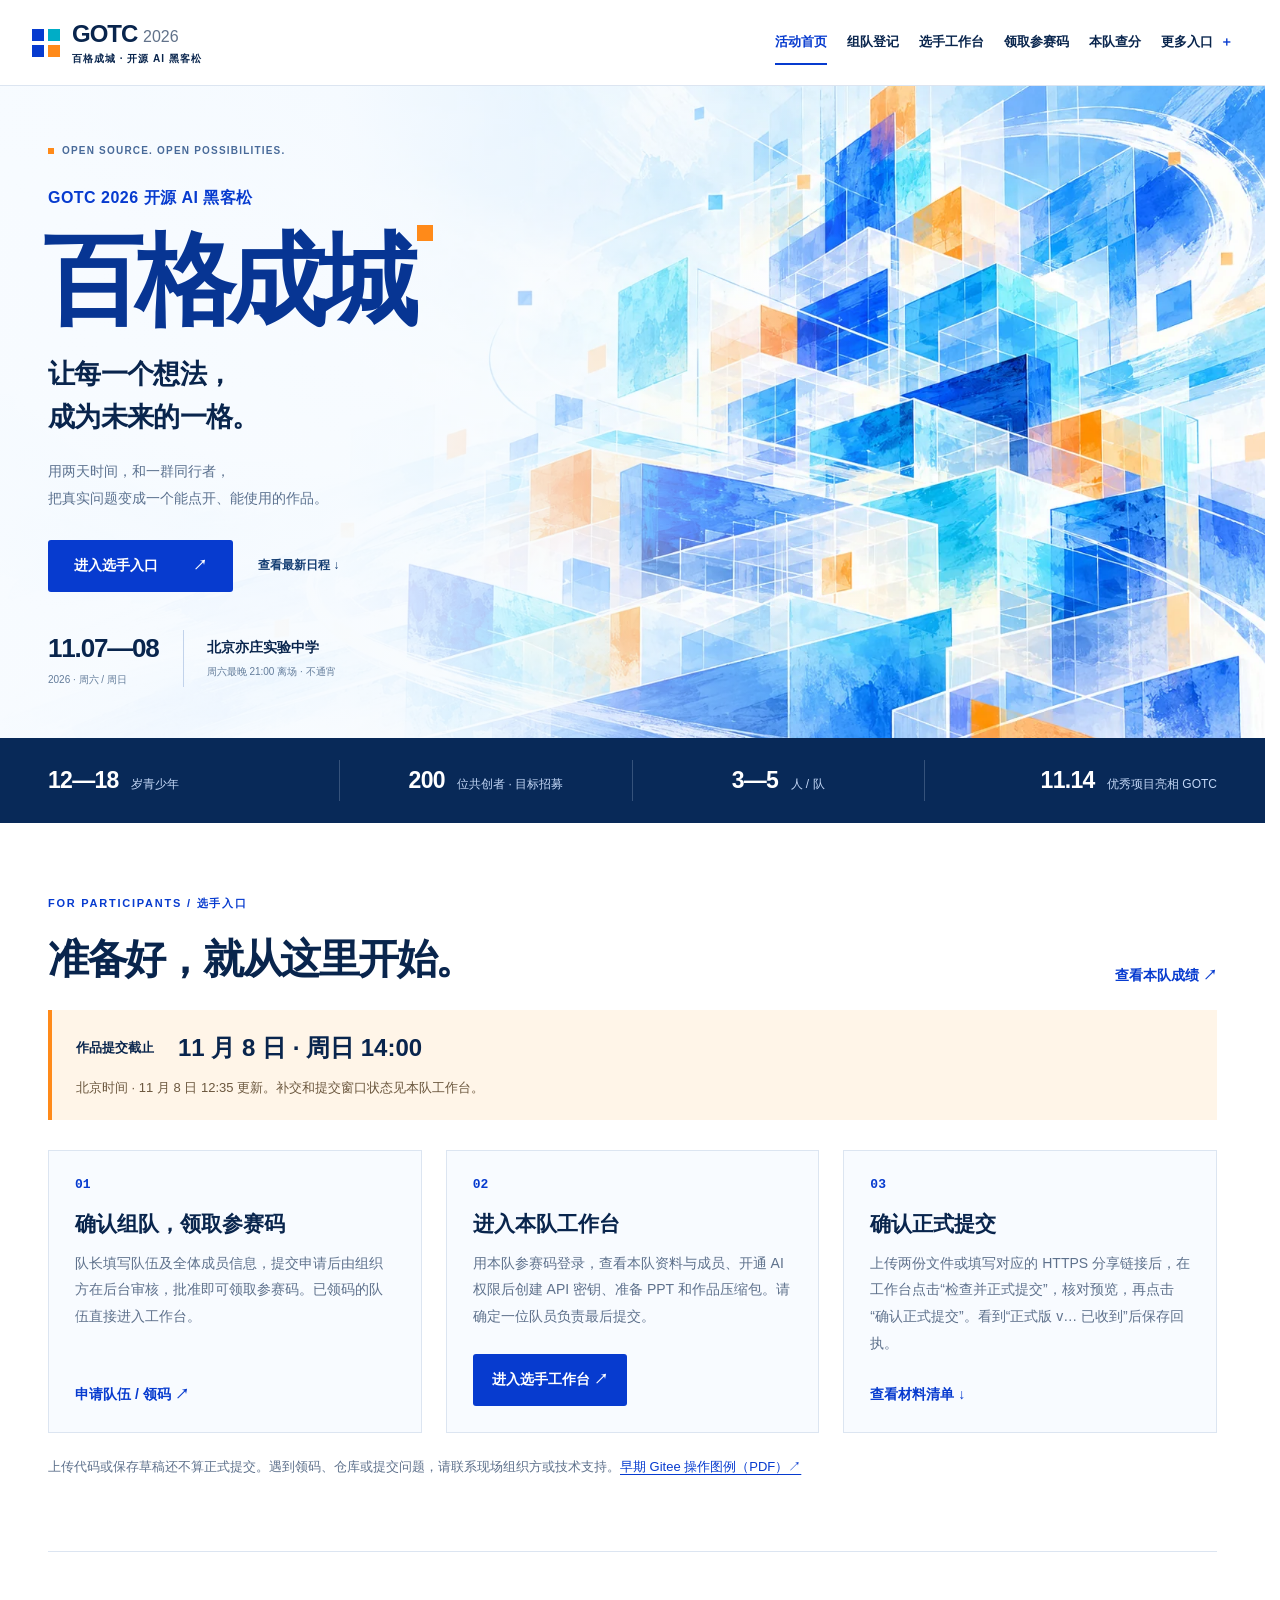
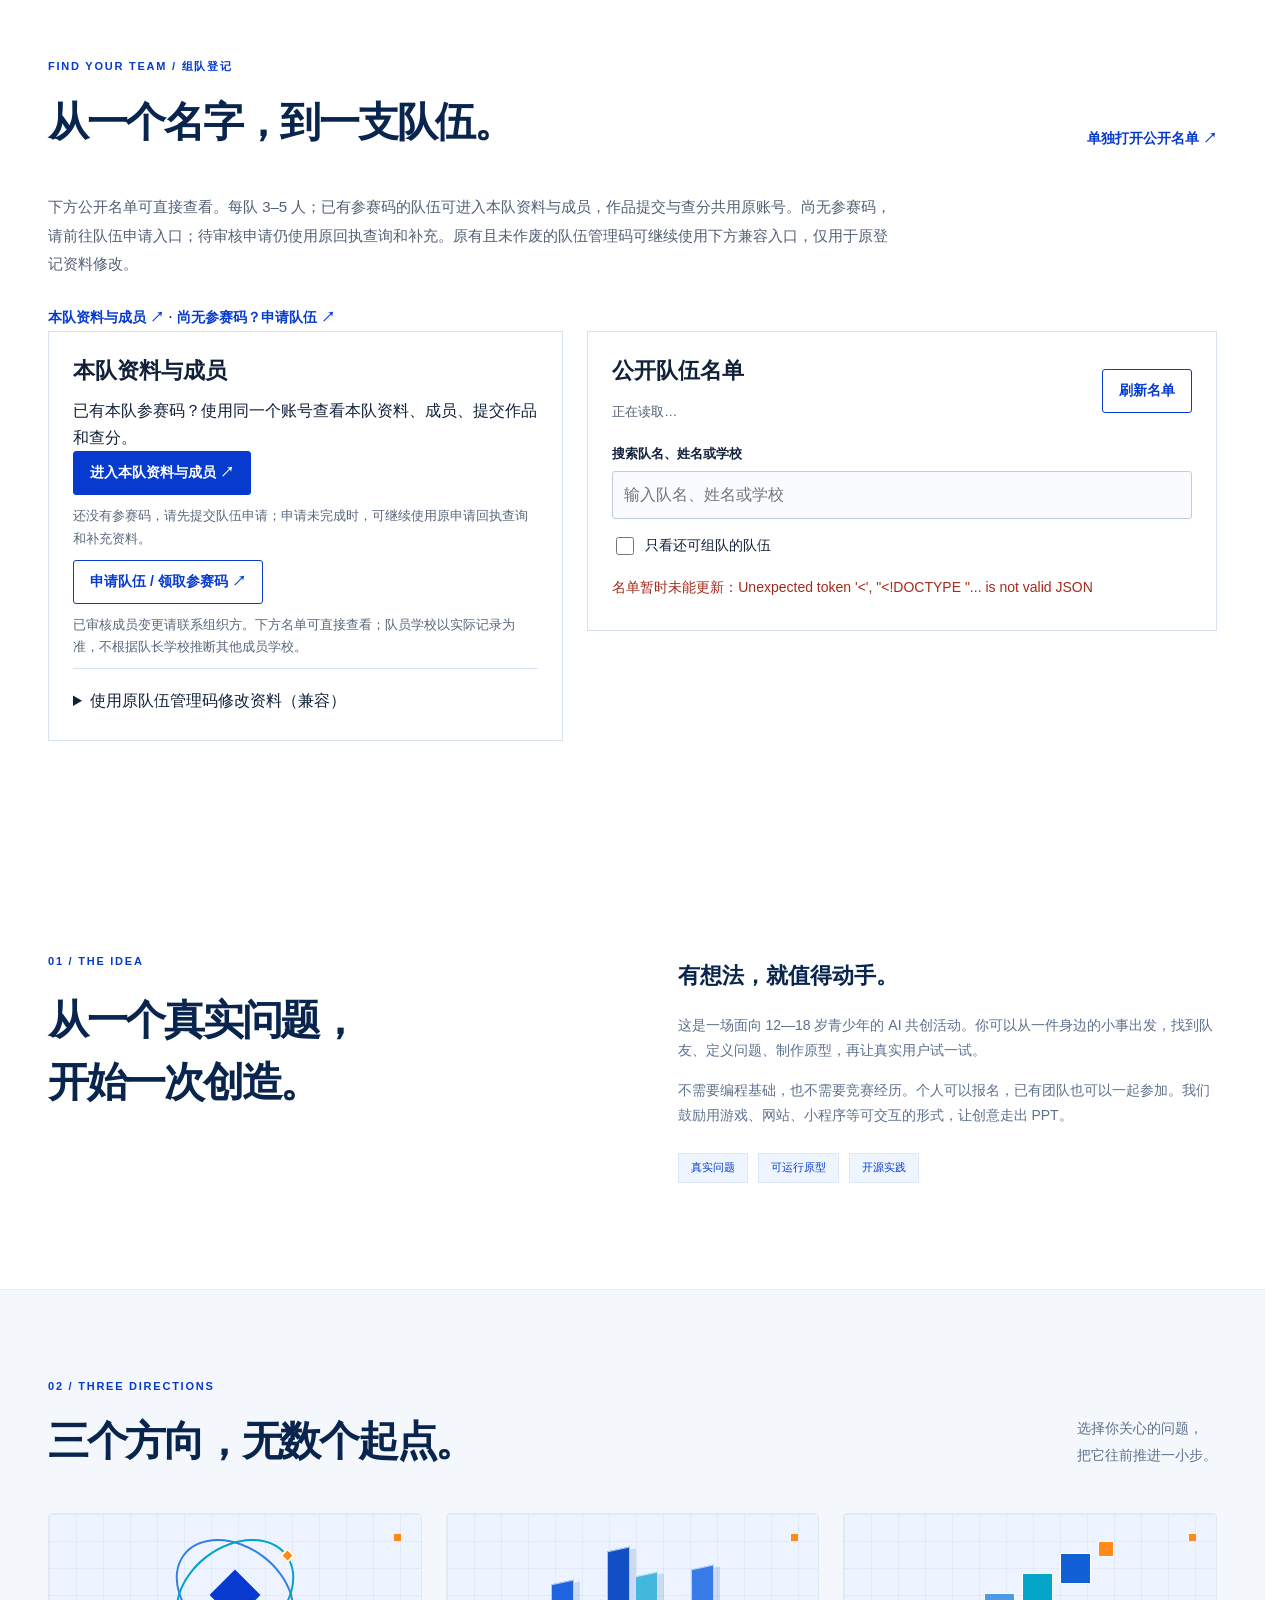
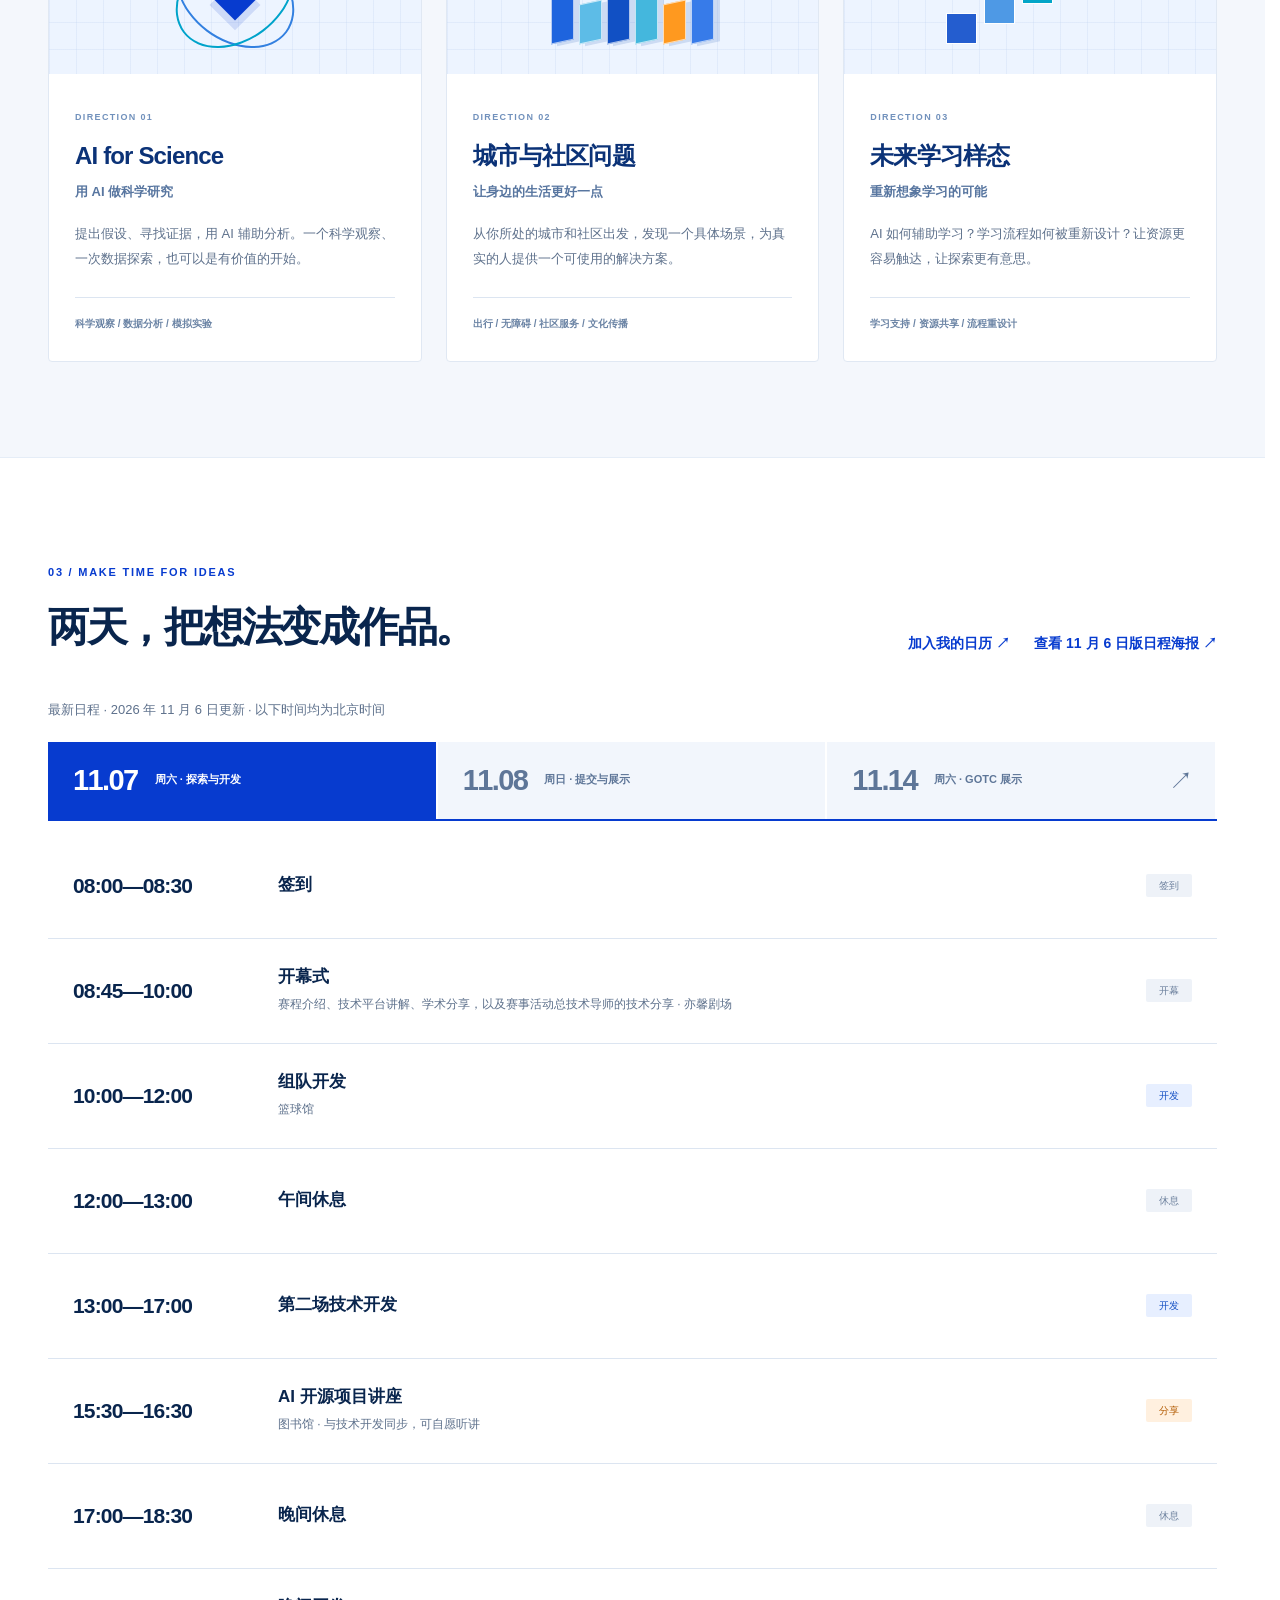
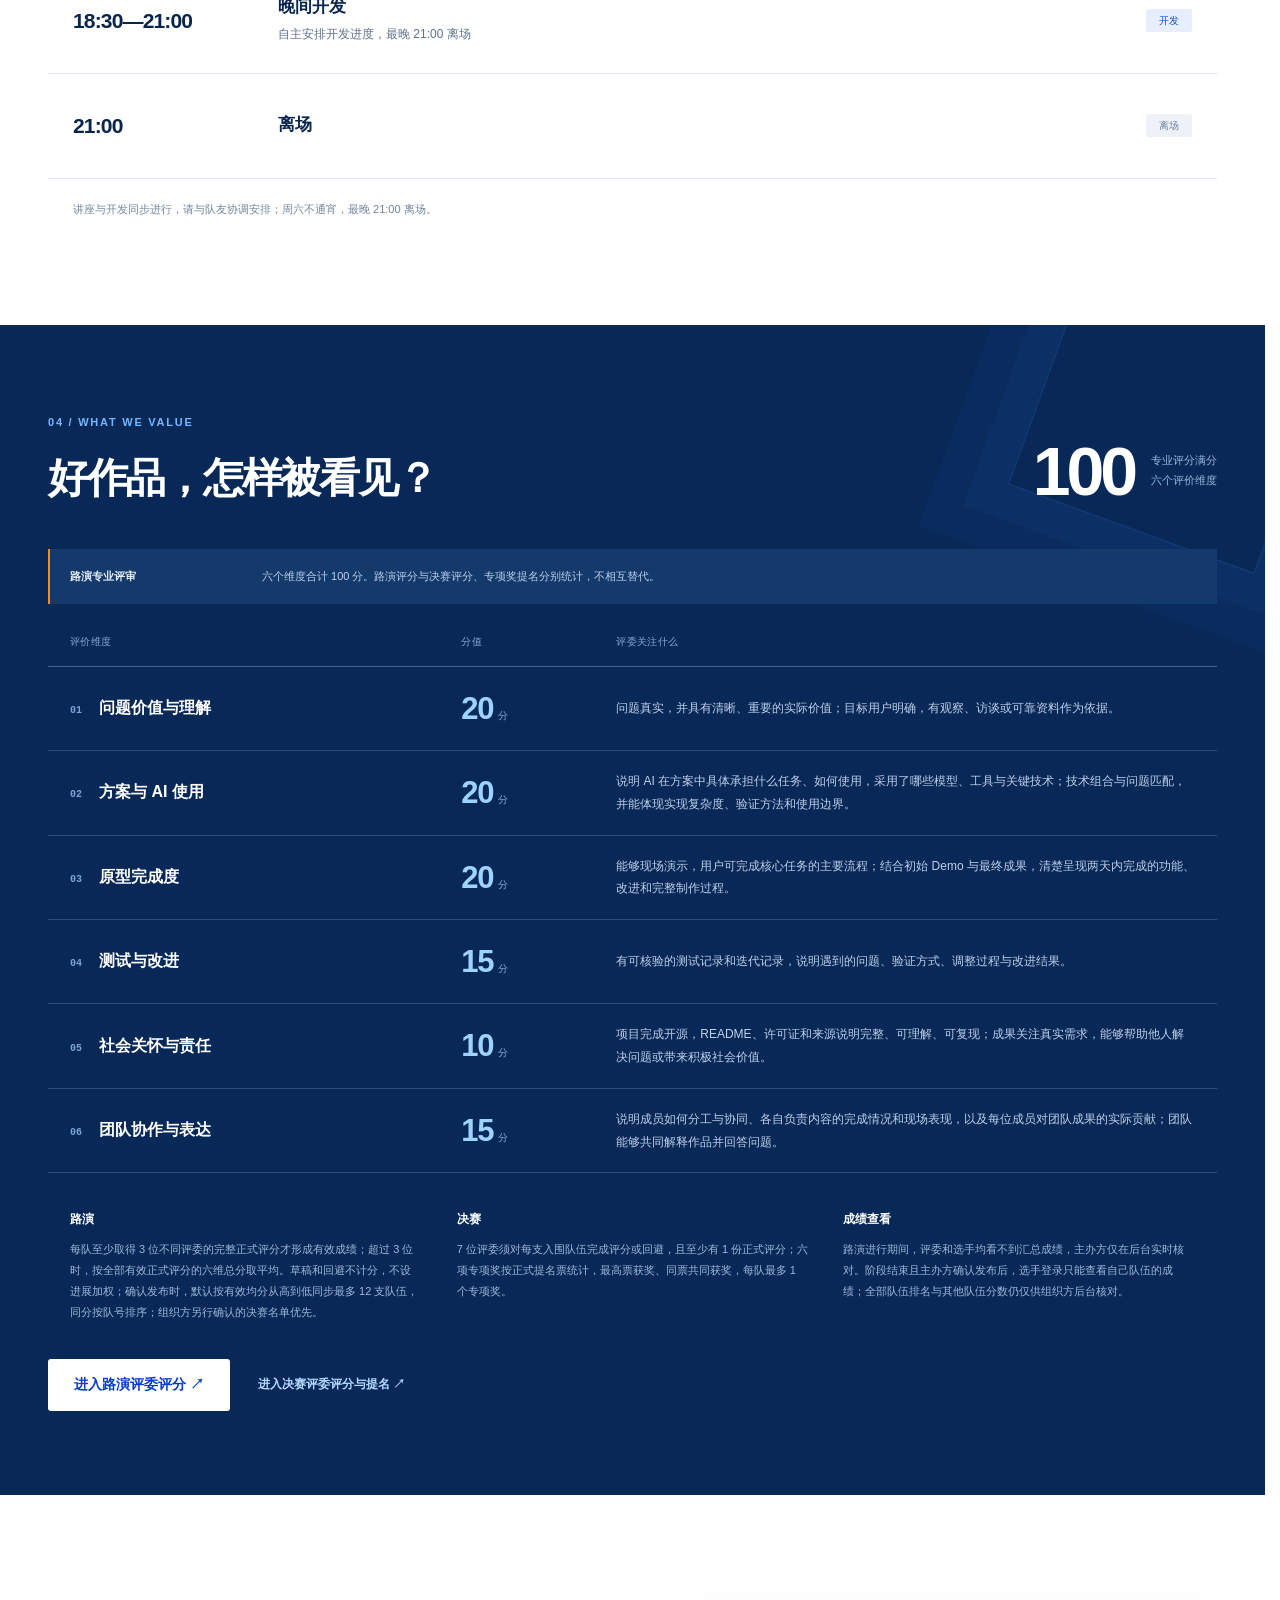
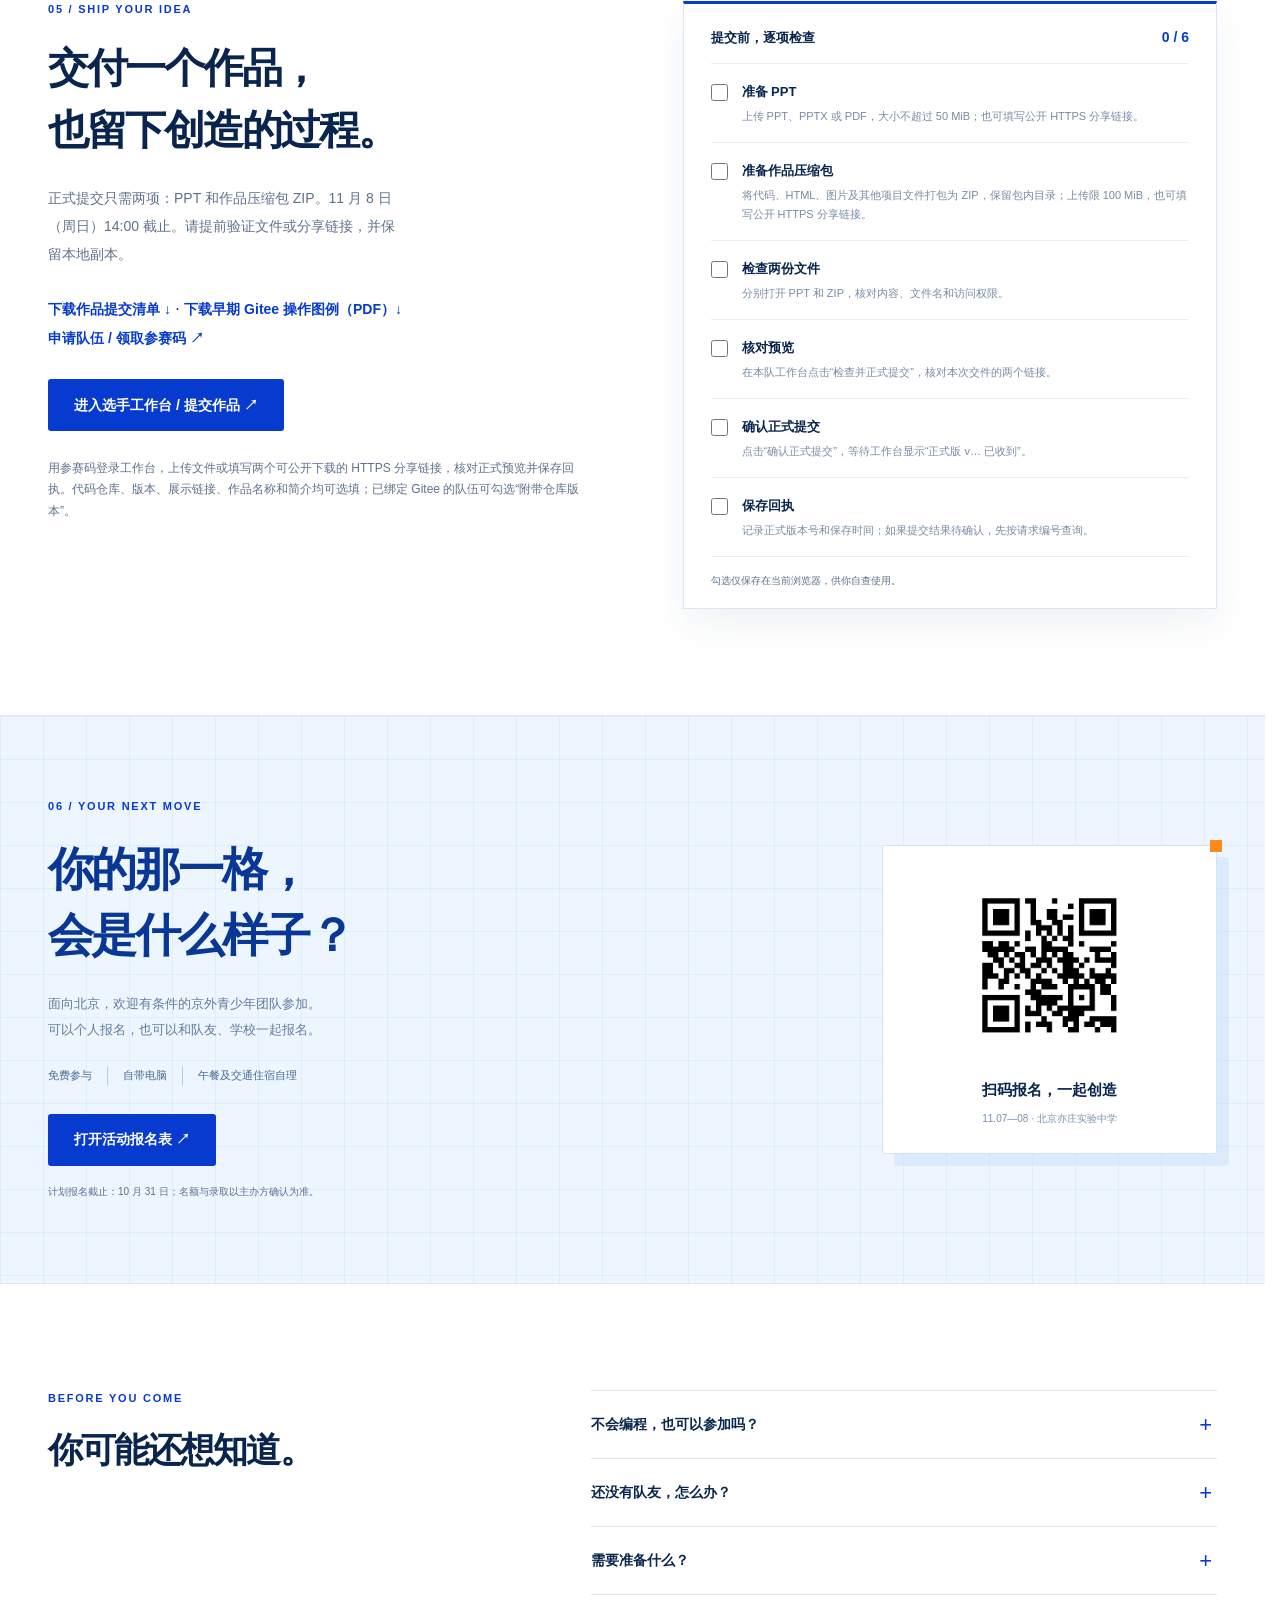
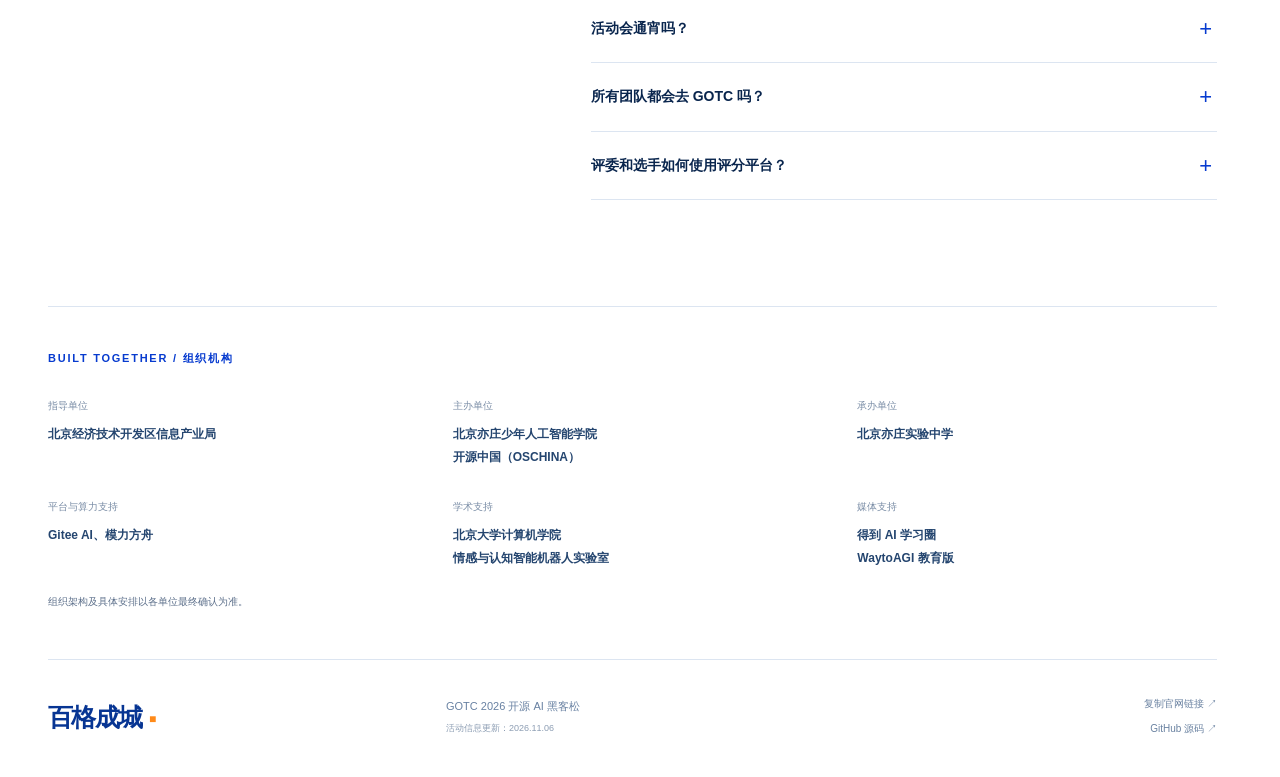
==== commit 43e420f7: "Unify contestant access, retry busy sign-ins and complete local file uploads" ====
--- a/frontend/index.html
+++ b/frontend/index.html
@@ -9,7 +9,7 @@
   <meta property="og:title" content="百格成城 · GOTC 2026 开源 AI 黑客松">
   <meta property="og:description" content="让每一个想法，成为未来的一格。11月7—8日 · 北京亦庄实验中学">
   <meta property="og:type" content="website">
-  <meta property="og:image" content="https://simonchenjh98.github.io/gotc-ai-hackathon-2026/assets/hero-city.webp">
+  <meta property="og:image" content="assets/hero-city.webp">
   <link rel="icon" href="favicon.svg" type="image/svg+xml">
   <link rel="stylesheet" href="static/site/styles.css">
   <script src="static/site/header.js" defer></script>
@@ -42,8 +42,8 @@
       <div class="section-heading"><div><p class="eyebrow">FOR PARTICIPANTS / 选手入口</p><h2 id="participant-title">准备好，就从这里开始。</h2></div><a class="text-link" href="platform.html#team-score">查看本队成绩 ↗</a></div>
       <div class="submission-deadline"><span>作品提交截止</span><strong><time datetime="2026-11-08T14:00:00+08:00">11 月 8 日 · 周日 14:00</time></strong><small>北京时间 · 11 月 8 日 12:35 更新。补交和提交窗口状态见本队工作台。</small></div>
       <ol class="participant-steps">
-        <li><span class="step-number" aria-hidden="true">01</span><h3>确认组队，领取提交码</h3><p>队长填写队伍及全体成员信息，提交申请后由组织方在后台审核，批准即可领取提交码。已领码的队伍直接进入工作台。</p><a class="text-link" href="platform.html#claim">申请队伍 / 领码 ↗</a></li>
-        <li><span class="step-number" aria-hidden="true">02</span><h3>进入本队工作台</h3><p>用本队参赛码（原提交码）登录，查看本队资料与成员、领取 AI API 密钥、准备 PPT 和作品压缩包。请确定一位队员负责最后提交。</p><a class="button primary" href="platform.html#team">进入选手工作台 ↗</a></li>
+        <li><span class="step-number" aria-hidden="true">01</span><h3>确认组队，领取参赛码</h3><p>队长填写队伍及全体成员信息，提交申请后由组织方在后台审核，批准即可领取参赛码。已领码的队伍直接进入工作台。</p><a class="text-link" href="platform.html#claim">申请队伍 / 领码 ↗</a></li>
+        <li><span class="step-number" aria-hidden="true">02</span><h3>进入本队工作台</h3><p>用本队参赛码登录，查看本队资料与成员、开通 AI 权限后创建 API 密钥、准备 PPT 和作品压缩包。请确定一位队员负责最后提交。</p><a class="button primary" href="platform.html#team">进入选手工作台 ↗</a></li>
         <li><span class="step-number" aria-hidden="true">03</span><h3>确认正式提交</h3><p>上传两份文件或填写对应的 HTTPS 分享链接后，在工作台点击“检查并正式提交”，核对预览，再点击“确认正式提交”。看到“正式版 v… 已收到”后保存回执。</p><a class="text-link" href="#submission">查看材料清单 ↓</a></li>
       </ol>
       <p class="participant-help">上传代码或保存草稿还不算正式提交。遇到领码、仓库或提交问题，请联系现场组织方或技术支持。<a href="downloads/gotc-gitee-submission-guide.pdf" target="_blank" rel="noopener noreferrer">早期 Gitee 操作图例（PDF）↗</a></p>
@@ -51,7 +51,7 @@
 
     <section class="section wrap" id="teams" aria-labelledby="registration-title">
       <div class="section-heading"><div><p class="eyebrow">FIND YOUR TEAM / 组队登记</p><h2 id="registration-title">从一个名字，到一支队伍。</h2></div><a class="text-link" href="teams.html">单独打开公开名单 ↗</a></div>
-      <p class="registration-intro">下方公开名单可直接查看。每队 3–5 人；已有参赛码（原提交码）的队伍可进入本队资料与成员，作品提交与查分共用原账号。尚无参赛码，请前往队伍申请入口；待审核申请仍使用原回执查询和补充。原有且未作废的队伍管理码可继续使用下方兼容入口，仅用于原登记资料修改。</p>
+      <p class="registration-intro">下方公开名单可直接查看。每队 3–5 人；已有参赛码的队伍可进入本队资料与成员，作品提交与查分共用原账号。尚无参赛码，请前往队伍申请入口；待审核申请仍使用原回执查询和补充。原有且未作废的队伍管理码可继续使用下方兼容入口，仅用于原登记资料修改。</p>
       <p><a class="text-link" href="platform.html#team-profile">本队资料与成员 ↗</a> · <a class="text-link" href="platform.html#claim">尚无参赛码？申请队伍 ↗</a></p>
       <div data-team-registration data-api="api/registration"><p>正在读取队伍名单…</p></div>
       <noscript><a href="teams.html">打开组队登记（需要 JavaScript）</a></noscript>
@@ -115,7 +115,7 @@
       <div class="section-bottom"><a class="button primary" href="platform.html#judge-roadshow">进入路演评委评分 ↗</a><a class="text-link" href="platform.html#judge-finals">进入决赛评委评分与提名 ↗</a></div>
     </div></section>
 
-    <section class="section wrap submission-section" id="submission"><div class="submission-copy"><p class="eyebrow">05 / SHIP YOUR IDEA</p><h2>交付一个作品，<br>也留下创造的过程。</h2><p>正式提交只需两项：PPT 和作品压缩包 ZIP。11 月 8 日（周日）14:00 截止。请提前验证文件或分享链接，并保留本地副本。</p><a class="text-link" href="downloads/submission-checklist.txt" download>下载作品提交清单 ↓</a> · <a class="text-link" href="downloads/gotc-gitee-submission-guide.pdf" download>下载早期 Gitee 操作图例（PDF）↓</a><p><a class="text-link" href="platform.html#claim">申请队伍 / 领取提交码 ↗</a></p><p><a class="button primary" href="platform.html#team">进入选手工作台 / 提交作品 ↗</a></p><p class="small-note">用参赛码登录工作台，上传文件或填写两个可公开下载的 HTTPS 分享链接，核对正式预览并保存回执。代码仓库、版本、展示链接、作品名称和简介均可选填；已绑定 Gitee 的队伍可勾选“附带仓库版本”。</p></div><div class="checklist" aria-label="作品提交自查清单"><p class="checklist-heading">提交前，逐项检查 <span id="check-count">0 / 6</span></p><label><input type="checkbox" data-check="slides"><span><strong>准备 PPT</strong><small>上传 PPT、PPTX 或 PDF，大小不超过 50 MiB；也可填写公开 HTTPS 分享链接。</small></span></label><label><input type="checkbox" data-check="zip"><span><strong>准备作品压缩包</strong><small>将代码、HTML、图片及其他项目文件打包为 ZIP，保留包内目录；上传限 100 MiB，也可填写公开 HTTPS 分享链接。</small></span></label><label><input type="checkbox" data-check="open"><span><strong>检查两份文件</strong><small>分别打开 PPT 和 ZIP，核对内容、文件名和访问权限。</small></span></label><label><input type="checkbox" data-check="preview"><span><strong>核对预览</strong><small>在本队工作台点击“检查并正式提交”，核对本次交件的两个链接。</small></span></label><label><input type="checkbox" data-check="formal"><span><strong>确认正式提交</strong><small>点击“确认正式提交”，等待工作台显示“正式版 v… 已收到”。</small></span></label><label><input type="checkbox" data-check="receipt"><span><strong>保存回执</strong><small>记录正式版本号和保存时间；如果提交结果待确认，先按请求编号查询。</small></span></label><p class="small-note">勾选仅保存在当前浏览器，供你自查使用。</p></div></section>
+    <section class="section wrap submission-section" id="submission"><div class="submission-copy"><p class="eyebrow">05 / SHIP YOUR IDEA</p><h2>交付一个作品，<br>也留下创造的过程。</h2><p>正式提交只需两项：PPT 和作品压缩包 ZIP。11 月 8 日（周日）14:00 截止。请提前验证文件或分享链接，并保留本地副本。</p><a class="text-link" href="downloads/submission-checklist.txt" download>下载作品提交清单 ↓</a> · <a class="text-link" href="downloads/gotc-gitee-submission-guide.pdf" download>下载早期 Gitee 操作图例（PDF）↓</a><p><a class="text-link" href="platform.html#claim">申请队伍 / 领取参赛码 ↗</a></p><p><a class="button primary" href="platform.html#team">进入选手工作台 / 提交作品 ↗</a></p><p class="small-note">用参赛码登录工作台，上传文件或填写两个可公开下载的 HTTPS 分享链接，核对正式预览并保存回执。代码仓库、版本、展示链接、作品名称和简介均可选填；已绑定 Gitee 的队伍可勾选“附带仓库版本”。</p></div><div class="checklist" aria-label="作品提交自查清单"><p class="checklist-heading">提交前，逐项检查 <span id="check-count">0 / 6</span></p><label><input type="checkbox" data-check="slides"><span><strong>准备 PPT</strong><small>上传 PPT、PPTX 或 PDF，大小不超过 50 MiB；也可填写公开 HTTPS 分享链接。</small></span></label><label><input type="checkbox" data-check="zip"><span><strong>准备作品压缩包</strong><small>将代码、HTML、图片及其他项目文件打包为 ZIP，保留包内目录；上传限 100 MiB，也可填写公开 HTTPS 分享链接。</small></span></label><label><input type="checkbox" data-check="open"><span><strong>检查两份文件</strong><small>分别打开 PPT 和 ZIP，核对内容、文件名和访问权限。</small></span></label><label><input type="checkbox" data-check="preview"><span><strong>核对预览</strong><small>在本队工作台点击“检查并正式提交”，核对本次交件的两个链接。</small></span></label><label><input type="checkbox" data-check="formal"><span><strong>确认正式提交</strong><small>点击“确认正式提交”，等待工作台显示“正式版 v… 已收到”。</small></span></label><label><input type="checkbox" data-check="receipt"><span><strong>保存回执</strong><small>记录正式版本号和保存时间；如果提交结果待确认，先按请求编号查询。</small></span></label><p class="small-note">勾选仅保存在当前浏览器，供你自查使用。</p></div></section>
 
     <section class="join-section" id="join"><div class="wrap join-grid"><div><p class="eyebrow">06 / YOUR NEXT MOVE</p><h2>你的那一格，<br>会是什么样子？</h2><p>面向北京，欢迎有条件的京外青少年团队参加。<br>可以个人报名，也可以和队友、学校一起报名。</p><div class="join-facts"><span>免费参与</span><span>自带电脑</span><span>午餐及交通住宿自理</span></div><a class="button primary" href="https://v.wjx.cn/vm/waliBci.aspx" target="_blank" rel="noopener noreferrer">打开活动报名表 ↗</a><p class="small-note">计划报名截止：10 月 31 日；名额与录取以主办方确认为准。</p></div><div class="qr-card"><img src="assets/registration-qr.jpg" width="220" height="220" alt="活动报名二维码，也可点击左侧按钮打开同一报名表" loading="lazy"><strong>扫码报名，一起创造</strong><span>11.07—08 · 北京亦庄实验中学</span></div></div></section>
 
